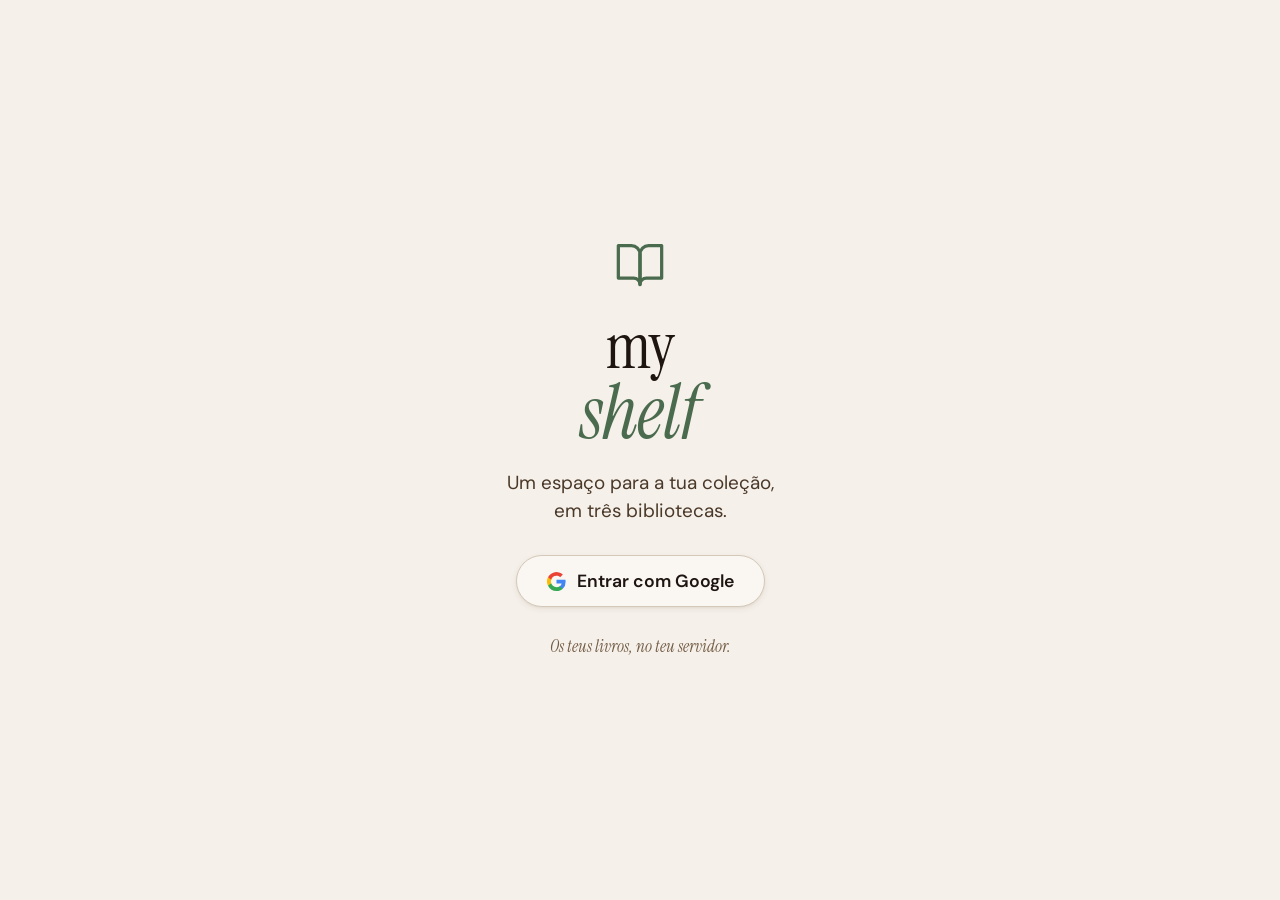
==== self-hosted/frontend/index.html @ 4afe94db "fix: menu no topo a partir de 900 px (zoom do Windows) e títulos da PORBASE sem «?» Mesma correção d" ====
<!doctype html>
<html lang="pt-PT">
<head>
<meta charset="utf-8">
<meta name="viewport" content="width=device-width,initial-scale=1">
<meta name="description" content="A tua biblioteca pessoal: estante, leituras, empréstimos e lista de desejos.">
<meta name="robots" content="noindex, nofollow">
<title>MyShelf</title>
<link rel="manifest" href="/manifest.json">
<link rel="icon" href="/icon.svg" type="image/svg+xml">
<link rel="apple-touch-icon" href="/icon.svg">
<meta name="theme-color" content="#3d5c40">
<link rel="preconnect" href="https://fonts.googleapis.com">
<link rel="preconnect" href="https://fonts.gstatic.com" crossorigin>
<link href="https://fonts.googleapis.com/css2?family=DM+Sans:ital,opsz,wght@0,9..40,400;0,9..40,500;0,9..40,600;0,9..40,700;0,9..40,800&family=Instrument+Serif:ital@0;1&display=swap" rel="stylesheet">
<style>
:root{
  --bg:#f5f0ea;--bg-alt:#ede6db;--bg-deep:#ddd0bf;
  --surface:#faf7f3;--surface2:#f0e9e0;--surface3:#e8ddd2;
  --border:#d4c9b8;--border-light:#e2d9cc;
  --text:#1e1510;--text2:#4a3828;--text3:#7a6250;--text4:#735c45;
  --green:#3d5c40;--green-mid:#4a6b4d;--green-bg:#e4ede4;
  --orange-mid:#a3501f;--orange-bg:#f5e8dc;
  --red-mid:#a84030;--gold:#8a6a20;
  --radius-sm:8px;--radius:14px;--radius-lg:22px;--radius-xl:32px;
  --shadow:0 4px 16px rgba(80,50,20,.08),0 1px 4px rgba(80,50,20,.04);
  --shadow-md:0 8px 32px rgba(80,50,20,.12),0 2px 8px rgba(80,50,20,.06);
  --shadow-lg:0 20px 56px rgba(80,50,20,.18),0 4px 16px rgba(80,50,20,.1);
  --ease:cubic-bezier(0.16,1,0.3,1);--spring:cubic-bezier(0.32,0.72,0,1);
}
/* ── TEMA ESCURO — vira só o chrome (fundo/superfícies/texto); cortiça e capas
   continuam objectos físicos. A persistência é da PocketBase, não localStorage. ── */
:root[data-theme="dark"]{
  --bg:#1b1714;--bg-alt:#221d18;--bg-deep:#2a241e;
  --surface:#232019;--surface2:#2b261f;--surface3:#352d24;
  --border:#403728;--border-light:#352d24;
  --text:#f1ebe2;--text2:#ddd2c4;--text3:#bcae9b;--text4:#a08f7a;
  --green:#84ac86;--green-mid:#4f7254;--green-bg:#243027;
  --orange-mid:#d9854c;--orange-bg:#34241a;
  --red-mid:#dd7060;--gold:#c69b3f;
  --shadow:0 4px 16px rgba(0,0,0,.34),0 1px 4px rgba(0,0,0,.26);
  --shadow-md:0 8px 32px rgba(0,0,0,.42),0 2px 8px rgba(0,0,0,.3);
  --shadow-lg:0 20px 56px rgba(0,0,0,.5),0 4px 16px rgba(0,0,0,.34);
}
/* papéis pregados na cortiça mantêm tinta escura mesmo no tema escuro */
:root[data-theme="dark"] .note,
:root[data-theme="dark"] .loan-card,
:root[data-theme="dark"] .cork-tag{
  --text:#1e1510;--text2:#4a3828;--text3:#7a6250;--text4:#735c45;
  --surface2:#f0e9e0;--surface3:#e8ddd2;--border-light:#e2d9cc;
  --green:#3d5c40;--green-mid:#4a6b4d;--green-bg:#e4ede4;
  --orange-mid:#a3501f;--orange-bg:#f5e8dc;--red-mid:#a84030;--gold:#8a6a20;
}
*,*::before,*::after{box-sizing:border-box;margin:0;padding:0}
html{background:var(--bg);min-height:100%;font-size:18px}
body{
  font-family:'DM Sans',system-ui,sans-serif;
  background:var(--bg);color:var(--text);line-height:1.62;
  width:100%;min-height:100dvh;overflow-x:hidden;
  -webkit-font-smoothing:antialiased;
}

/* ── TOP BAR ── */
.top-bar{
  position:sticky;top:0;z-index:100;
  background:color-mix(in srgb,var(--surface) 92%,transparent);
  border-bottom:1px solid var(--border-light);
  backdrop-filter:blur(20px);-webkit-backdrop-filter:blur(20px);
  box-shadow:var(--shadow);
  padding:0 32px;
  display:flex;align-items:center;gap:20px;
  height:64px;
}
.brand{display:flex;align-items:baseline;gap:0;text-decoration:none;flex-shrink:0}
.brand-o{font-family:'Instrument Serif',serif;font-style:italic;font-size:.95rem;color:var(--text3);margin-right:5px}
.brand-name{font-size:1.1rem;font-weight:800;letter-spacing:-.03em;color:var(--text)}
.brand-name em{color:var(--green-mid);font-style:normal}
.search-wrap{flex:1;max-width:380px;position:relative}
.search-wrap svg{position:absolute;left:12px;top:50%;transform:translateY(-50%);width:16px;height:16px;stroke:var(--text4);fill:none;stroke-width:2;pointer-events:none}
.search-input{
  width:100%;font-family:'DM Sans',sans-serif;font-size:.9rem;
  padding:9px 14px 9px 38px;background:var(--surface2);
  border:1.5px solid transparent;border-radius:var(--radius-lg);color:var(--text);
  min-height:48px;outline:none;transition:border-color .15s;
}
.search-input:focus{border-color:var(--green-mid)}
.top-actions{display:flex;align-items:center;gap:4px;margin-left:auto}
.icon-btn{width:48px;height:48px;border-radius:var(--radius-sm);display:flex;align-items:center;justify-content:center;border:none;background:none;cursor:pointer;color:var(--text3);transition:background .15s,color .15s,transform .1s var(--spring)}
.icon-btn:hover{background:var(--surface2);color:var(--text2)}
.icon-btn:active{transform:scale(.9)}
.icon-btn svg{width:18px;height:18px;stroke:currentColor;fill:none;stroke-width:1.8}
.btn-pill{font-size:.889rem;font-weight:700;padding:7px 14px;border-radius:var(--radius-lg);border:1.5px solid var(--border);color:var(--text3);background:transparent;letter-spacing:.03em;cursor:pointer;transition:border-color .15s,color .15s,transform .1s var(--spring);min-height:44px}
.btn-pill:hover{border-color:var(--green-mid);color:var(--green-mid)}
.btn-pill:active{transform:scale(.96)}

/* ── FILTER BAR ── */
.filter-bar{
  display:flex;align-items:center;gap:8px;padding:10px 32px;
  border-bottom:1px solid var(--border-light);
  background:var(--bg);overflow-x:auto;scrollbar-width:none;
}
.filter-bar::-webkit-scrollbar{display:none}
.fchip{
  flex-shrink:0;padding:6px 16px;border-radius:100px;
  border:1.5px solid var(--border);background:transparent;
  color:var(--text3);font-size:.889rem;font-weight:600;
  font-family:'DM Sans',sans-serif;cursor:pointer;
  transition:all .15s var(--ease);white-space:nowrap;min-height:44px;
}
.fchip:hover:not(.active){background:var(--surface2);color:var(--text)}
.fchip:active{transform:scale(.96)}
.fchip.active{background:var(--green-mid);border-color:var(--green-mid);color:#fff}

/* ── MAIN ── */
.main{padding:12px 0 108px}

/* ── SECTION ANIMATION ── */
@keyframes riseIn{from{opacity:0;transform:translateY(14px)}to{opacity:1;transform:translateY(0)}}

/* (linha de prateleira, bookends e espaçadores removidos — catálogo agora em cortiça) */

/* ── BOTTOM FRAME NAV — moldura de madeira do quadro de cortiça ── */
.bottom-baseboard{
  position:fixed;bottom:0;left:0;right:0;z-index:100;
  height:84px;
  background:linear-gradient(180deg,#6e4a28 0%,#5e3f22 46%,#49301a 100%);
  box-shadow:0 -3px 0 rgba(255,255,255,.10),0 -10px 28px rgba(50,32,12,.34);
  display:flex;align-items:stretch;justify-content:center;
  overflow:hidden;
}
/* wood grain lines */
.bottom-baseboard::before{
  content:'';position:absolute;inset:0;pointer-events:none;
  background:repeating-linear-gradient(
    90deg,transparent,transparent 58px,
    rgba(255,248,235,.05) 58px,rgba(255,248,235,.05) 59px
  );
}
/* top highlight */
.bottom-baseboard::after{
  content:'';position:absolute;top:0;left:0;right:0;height:2px;
  background:rgba(255,245,228,.16);
}
.nav-inner{display:flex;align-items:stretch;width:100%;max-width:640px;height:100%;position:relative;z-index:1}
.nav-btn{
  flex:1;display:flex;flex-direction:column;align-items:center;justify-content:center;gap:4px;
  border:none;background:none;cursor:pointer;
  color:rgba(249,242,228,.74);
  font-family:'DM Sans',sans-serif;font-size:.889rem;font-weight:800;
  letter-spacing:0;text-transform:none;
  position:relative;transition:color .18s;
}
/* Ecrãs muito estreitos (<350px): as 5 etiquetas só cabem a 14px — única exceção ao mínimo de 16px */
@media(max-width:350px){.nav-btn{min-width:0;font-size:.778rem}}
.nav-btn:hover{color:rgba(255,250,240,.96)}
.nav-btn svg{width:22px;height:22px;stroke:currentColor;fill:none;stroke-width:1.7;transition:transform .2s var(--spring)}
.nav-btn:hover svg{transform:translateY(-2px)}
.nav-btn:active svg{transform:translateY(0) scale(.9)}
.nav-btn.active{color:#add2a6}
.nav-btn.active::after{
  content:'';position:absolute;top:0;left:22%;right:22%;height:3px;
  background:#add2a6;border-radius:0 0 3px 3px;
}
.nav-btn.active svg{stroke-width:2.3;transform:translateY(-2px) scale(1.06)}

/* ── (tábua, lombadas e item de prateleira removidos — capas agora em cortiça) ── */
/* Status pip (reutilizado pela capa pregada) */
.pip-lendo{background:var(--orange-mid)}
.pip-lido{background:#6bb56b}
.pip-para{background:rgba(255,255,255,.25)}

/* ── COVER COLORS ── */
.c-navy    {background:linear-gradient(160deg,#1c3358,#2a4e7a)}
.c-sage    {background:linear-gradient(160deg,#364f38,#4e6e52)}
.c-terra   {background:linear-gradient(160deg,#7a3010,#a04a28)}
.c-gold    {background:linear-gradient(160deg,#6a4c10,#8e6820)}
.c-burg    {background:linear-gradient(160deg,#5a1522,#7a2838)}
.c-slate   {background:linear-gradient(160deg,#283848,#3a5060)}
.c-moss    {background:linear-gradient(160deg,#2e4a22,#446234)}
.c-rust    {background:linear-gradient(160deg,#6e2810,#924020)}
.c-plum    {background:linear-gradient(160deg,#401650,#5e2870)}
.c-olive   {background:linear-gradient(160deg,#3e4412,#5a6020)}
.c-teal    {background:linear-gradient(160deg,#143e46,#226070)}
.c-brown   {background:linear-gradient(160deg,#4a2e10,#6e4428)}
.c-indigo  {background:linear-gradient(160deg,#1e204a,#2e3470)}
.c-rose    {background:linear-gradient(160deg,#5e1828,#842840)}
.c-forest  {background:linear-gradient(160deg,#1a3a1a,#2e5230)}
.c-wine    {background:linear-gradient(160deg,#4a0e1c,#6e1e30)}
.c-steel   {background:linear-gradient(160deg,#1e2a36,#2e3e50)}

/* ── MODAL BACKDROP ── */
.modal-backdrop{
  position:fixed;inset:0;z-index:200;
  background:rgba(20,14,10,.6);
  opacity:0;pointer-events:none;
  transition:opacity .3s var(--ease);
  backdrop-filter:blur(3px);-webkit-backdrop-filter:blur(3px);
}
.modal-backdrop.open{opacity:1;pointer-events:all}

/* ── BOOK MODAL ── */
.book-modal{
  position:fixed;
  top:50%;left:50%;
  transform:translate(-50%,-50%) scale(.96);
  z-index:201;
  background:var(--surface);
  border-radius:var(--radius-xl);
  box-shadow:var(--shadow-lg),0 0 0 1px rgba(80,50,20,.06);
  width:min(600px,calc(100vw - 32px));
  max-height:min(640px,calc(100vh - 48px));
  display:flex;flex-direction:column;
  opacity:0;pointer-events:none;
  transition:transform .38s var(--spring),opacity .28s var(--ease);
  overflow:hidden;
}
.book-modal.open{
  transform:translate(-50%,-50%) scale(1);
  opacity:1;pointer-events:all;
}
.modal-scroll{overflow-y:auto;flex:1;padding:28px;scrollbar-width:thin;scrollbar-color:var(--border) transparent}

/* ── SCANNER POR CÂMARA ── */
.cam-scan{position:fixed;inset:0;z-index:220;background:#0a0a0a;
  opacity:0;pointer-events:none;transition:opacity .2s var(--ease);
  display:flex;flex-direction:column;align-items:center;justify-content:center}
.cam-scan.open{opacity:1;pointer-events:all}
.cam-scan video{width:100%;height:100%;object-fit:cover}
.cam-scan-frame{position:absolute;top:50%;left:50%;transform:translate(-50%,-50%);
  width:min(320px,80vw);height:120px;border:3px solid var(--green-mid);border-radius:12px;
  box-shadow:0 0 0 2000px rgba(0,0,0,.45)}
.cam-scan-status{position:absolute;bottom:max(24px,env(safe-area-inset-bottom));left:0;right:0;
  text-align:center;color:#fdf8ec;font-family:'DM Sans',sans-serif;font-size:.92rem;
  text-shadow:0 1px 3px rgba(0,0,0,.6);padding:0 20px}
.cam-scan-close{position:absolute;top:max(16px,env(safe-area-inset-top));right:16px;
  width:44px;height:44px;border-radius:50%;border:none;background:rgba(0,0,0,.5);
  color:#fff;font-size:1.3rem;cursor:pointer;display:flex;align-items:center;justify-content:center}

/* Modal close */
.modal-close-btn{
  position:absolute;top:16px;right:16px;
  width:44px;height:44px;border-radius:50%;
  background:var(--surface3);border:1px solid var(--border-light);
  display:flex;align-items:center;justify-content:center;
  font-size:.9rem;color:var(--text3);cursor:pointer;
  transition:all .15s;z-index:2;
  box-shadow:var(--shadow);
}
.modal-close-btn:hover{background:var(--surface2);color:var(--text)}
.modal-close-btn:active{transform:scale(.92)}

/* Modal hero */
.modal-hero{display:flex;gap:20px;margin-bottom:22px;align-items:flex-start}
.modal-cover{
  flex-shrink:0;width:108px;height:162px;
  border-radius:3px 8px 8px 3px;overflow:hidden;
  box-shadow:3px 6px 22px rgba(80,50,20,.28),1px 2px 6px rgba(80,50,20,.18),inset -3px 0 6px rgba(0,0,0,.12);
  position:relative;
}
.modal-cover::before{content:'';position:absolute;left:0;top:0;bottom:0;width:5px;background:rgba(0,0,0,.18)}
/* Cover front-face in modal */
.cover-front{
  width:100%;height:100%;
  display:flex;flex-direction:column;
}
.cf-art{flex:0 0 58%;display:flex;align-items:center;justify-content:center;position:relative}
.cf-art::after{content:'';position:absolute;inset:0;background:linear-gradient(135deg,rgba(255,255,255,.1) 0%,transparent 60%)}
.cf-initial{font-family:'Instrument Serif',serif;font-style:italic;font-size:3.5rem;font-weight:400;color:rgba(255,255,255,.3);line-height:1;user-select:none}
.cf-body{flex:1;background:rgba(0,0,0,.22);display:flex;flex-direction:column;justify-content:center;padding:8px 7px;gap:3px}
.cf-title{font-size:.889rem;font-weight:700;color:rgba(255,255,255,.9);line-height:1.2;text-align:center;display:-webkit-box;-webkit-line-clamp:4;-webkit-box-orient:vertical;overflow:hidden}
.cf-author{font-size:.889rem;color:rgba(255,255,255,.6);text-align:center;white-space:nowrap;overflow:hidden;text-overflow:ellipsis;margin-top:2px}

.modal-meta{flex:1;min-width:0;padding-top:2px}
.modal-badge{display:inline-flex;align-items:center;font-size:.889rem;font-weight:800;letter-spacing:0;text-transform:none;padding:3px 10px;border-radius:var(--radius-lg);margin-bottom:10px}
.mb-lendo{background:var(--orange-bg);color:var(--orange-mid);border:1px solid rgba(184,94,40,.2)}
.mb-lido{background:var(--green-bg);color:var(--green-mid);border:1px solid rgba(74,107,77,.2)}
.mb-para{background:var(--surface3);color:var(--text3);border:1px solid var(--border-light)}
.modal-title{font-family:'Instrument Serif',serif;font-size:1.35rem;font-weight:400;font-style:italic;letter-spacing:-.01em;line-height:1.2;color:var(--text);margin-bottom:5px;text-wrap:balance}
.modal-author{font-size:.95rem;color:var(--text3);font-weight:500;margin-bottom:12px}
.modal-stars{display:flex;gap:3px;margin-bottom:10px}
.modal-stars span{font-size:1.1rem;color:var(--border);transition:color .1s}
.modal-stars span.filled{color:var(--gold)}
.modal-pages{font-size:.889rem;color:var(--text4);font-family:ui-monospace,monospace;letter-spacing:.02em}

/* Sinopse */
.modal-sinopse{font-size:1rem;color:var(--text2);line-height:1.66;margin-bottom:18px;text-wrap:pretty}

/* Editora / ISBN / meta grid */
.modal-meta-grid{display:grid;grid-template-columns:1fr 1fr;gap:8px 20px;margin-bottom:18px;padding:14px 16px;background:var(--surface2);border-radius:var(--radius);border:1px solid var(--border-light)}
.meta-item-label{font-size:.889rem;font-weight:800;text-transform:none;letter-spacing:0;color:var(--text4);margin-bottom:2px}
.meta-item-value{font-size:.889rem;font-weight:600;color:var(--text2)}
.meta-item-mono{font-family:ui-monospace,monospace;font-size:.889rem;font-weight:400;color:var(--text3)}

/* Goodreads block */
.gr-block{margin-bottom:18px;padding:14px 16px;background:var(--surface2);border-radius:var(--radius);border:1px solid var(--border-light)}
.gr-header{display:flex;align-items:center;justify-content:space-between;margin-bottom:11px}
.gr-title{font-size:.889rem;font-weight:800;text-transform:none;letter-spacing:0;color:var(--text4)}
.gr-avg{display:flex;align-items:baseline;gap:5px}
.gr-avg-num{font-size:1.05rem;font-weight:800;color:var(--text);letter-spacing:-.02em}
.gr-avg-sub{font-size:.889rem;color:var(--text4)}
.gr-row{display:flex;align-items:center;gap:8px;margin:3px 0}
.gr-star-lbl{font-size:.889rem;color:var(--gold);width:54px;flex-shrink:0;letter-spacing:.01em}
.gr-bar-track{flex:1;height:7px;background:var(--surface3);border-radius:4px;overflow:hidden}
.gr-bar-fill{height:100%;background:var(--gold);border-radius:4px;transition:width .6s var(--spring)}
.gr-bar-pct{font-size:.889rem;color:var(--text4);width:30px;text-align:right;flex-shrink:0;font-family:ui-monospace,monospace}

/* Progress */
.modal-progress{margin-bottom:18px;padding:14px 16px;background:var(--orange-bg);border-radius:var(--radius);border:1px solid rgba(184,94,40,.15)}
.progress-label{display:flex;justify-content:space-between;font-size:.889rem;font-weight:700;color:var(--orange-mid);margin-bottom:9px;letter-spacing:.02em}
.progress-track{height:7px;background:rgba(184,94,40,.15);border-radius:4px;overflow:hidden}
.progress-bar{height:100%;background:var(--orange-mid);border-radius:4px;transition:width .6s var(--spring)}

/* Notes */
.modal-section-label{font-size:.889rem;font-weight:800;letter-spacing:0;text-transform:none;color:var(--text4);margin-bottom:6px}
.modal-notes{font-size:1rem;color:var(--text2);line-height:1.66;font-style:italic;margin-bottom:16px;text-wrap:pretty}

/* Date added */
.modal-date{font-size:.889rem;color:var(--text4);padding:12px 0;border-top:1px solid var(--border-light);margin-top:4px;margin-bottom:18px;font-family:ui-monospace,monospace}

/* 3 action buttons */
.modal-actions{display:flex;gap:8px;flex-wrap:wrap}
.btn-edit{flex:1.5;min-width:100px;font-family:'DM Sans',sans-serif;font-size:.889rem;font-weight:700;padding:13px 16px;border-radius:var(--radius-lg);background:var(--green-mid);color:#fff;border:none;cursor:pointer;min-height:48px;transition:background .15s,transform .1s var(--spring)}
.btn-edit:hover{background:var(--green)}
.btn-edit:active{transform:scale(0.97) translateY(1px)}
.btn-lend{flex:1.5;min-width:100px;font-family:'DM Sans',sans-serif;font-size:.889rem;font-weight:700;padding:13px 16px;border-radius:var(--radius-lg);background:var(--surface2);color:var(--text2);border:1.5px solid var(--border);cursor:pointer;min-height:48px;transition:background .15s,transform .1s var(--spring)}
.btn-lend:hover{background:var(--surface3)}
.btn-lend:active{transform:scale(0.97) translateY(1px)}
.btn-delete{flex:1;min-width:80px;font-family:'DM Sans',sans-serif;font-size:.889rem;font-weight:700;padding:13px 14px;border-radius:var(--radius-lg);background:transparent;color:var(--red-mid);border:1.5px solid rgba(168,64,48,.28);cursor:pointer;min-height:48px;transition:all .15s,transform .1s var(--spring)}
.btn-delete:hover{background:rgba(168,64,48,.07);border-color:var(--red-mid)}
.btn-delete:active{transform:scale(0.97) translateY(1px)}

/* ===== APP VIEWS (Stats / Adicionar / Coleções / Wishlist) ===== */
.view{max-width:1100px;margin:0 auto;padding:30px 32px 48px;animation:riseIn .5s var(--ease) both}
.view-head{margin-bottom:26px}
.view-kicker{font-size:.889rem;font-weight:800;letter-spacing:0;text-transform:none;color:var(--text4)}
.view-title{font-family:'Instrument Serif',serif;font-style:italic;font-size:2.1rem;font-weight:400;letter-spacing:-.02em;color:var(--text);line-height:1.04;margin-top:5px;text-wrap:balance}
.view-sub{font-size:.94rem;color:var(--text3);margin-top:8px;max-width:60ch;line-height:1.55}

/* Stats */
.st-hero{display:flex;flex-wrap:wrap;gap:16px;margin-bottom:22px}
.st-card{flex:1;min-width:148px;background:var(--surface);border:1px solid var(--border-light);border-radius:var(--radius);padding:18px 20px;box-shadow:var(--shadow)}
.st-num{font-size:2.1rem;font-weight:800;letter-spacing:-.03em;color:var(--text);font-variant-numeric:tabular-nums;line-height:1}
.st-num .u{font-size:.9rem;font-weight:600;color:var(--text4);margin-left:3px}
.st-cap{font-size:.889rem;font-weight:700;letter-spacing:0;text-transform:none;color:var(--text4);margin-top:9px}
.panel{background:var(--surface);border:1px solid var(--border-light);border-radius:var(--radius-lg);padding:22px 24px;box-shadow:var(--shadow);margin-bottom:18px}
.panel-title{font-size:.889rem;font-weight:800;letter-spacing:0;text-transform:none;color:var(--text4);margin-bottom:16px}
.bar-row{display:flex;align-items:center;gap:14px;margin:11px 0}
.bar-lbl{width:84px;flex-shrink:0;font-size:.889rem;font-weight:600;color:var(--text2)}
.bar-track{flex:1;height:14px;background:var(--surface3);border-radius:8px;overflow:hidden}
.bar-fill{height:100%;border-radius:8px;transition:width .7s var(--spring)}
.bar-lido{background:var(--green-mid)}.bar-lendo{background:var(--orange-mid)}.bar-para{background:var(--text4)}
.bar-val{width:30px;text-align:right;font-size:.889rem;font-weight:700;color:var(--text3);font-variant-numeric:tabular-nums}
.two-col{display:grid;grid-template-columns:1fr 1fr;gap:18px}
@media(max-width:720px){.two-col{grid-template-columns:1fr}}
.author-row{display:flex;align-items:center;justify-content:space-between;padding:9px 0;border-bottom:1px solid var(--border-light)}
.author-row:last-child{border-bottom:none}
.author-name{font-size:.9rem;font-weight:600;color:var(--text2)}
.author-count{font-size:.889rem;color:var(--text4);font-variant-numeric:tabular-nums}
.rt-row{display:flex;align-items:center;gap:12px;margin:7px 0}
.rt-star{width:58px;font-size:.889rem;color:var(--gold);flex-shrink:0;letter-spacing:.02em}
.rt-track{flex:1;height:9px;background:var(--surface3);border-radius:5px;overflow:hidden}
.rt-fill{height:100%;background:var(--gold);border-radius:5px;transition:width .7s var(--spring)}
.rt-n{width:22px;text-align:right;font-size:.889rem;color:var(--text4);font-variant-numeric:tabular-nums}

/* Adicionar */
.add-grid{display:flex;gap:24px;align-items:flex-start}
@media(max-width:600px){.add-grid{flex-direction:column}}
.form-wrap{flex:1;min-width:0;max-width:560px}
.field{margin-bottom:18px}
.field label{display:block;font-size:.889rem;font-weight:700;letter-spacing:0;text-transform:none;color:var(--text3);margin-bottom:7px}
.field input,.field select,.field textarea{width:100%;font-family:'DM Sans',sans-serif;font-size:1rem;color:var(--text);padding:13px 15px;background:var(--surface);border:1.5px solid var(--border);border-radius:var(--radius);outline:none;min-height:50px;transition:border-color .15s,box-shadow .15s}
.field textarea{min-height:auto;resize:vertical;line-height:1.5}
.field input:focus,.field select:focus,.field textarea:focus{border-color:var(--green-mid);box-shadow:0 0 0 3px var(--green-bg)}
.field-isbn{display:flex;gap:10px}
.field-isbn input{flex:1}
.scan-btn{flex-shrink:0;display:inline-flex;align-items:center;gap:8px;padding:0 18px;min-height:50px;border-radius:var(--radius);border:1.5px solid var(--green-mid);background:var(--green-bg);color:var(--green);font-family:'DM Sans',sans-serif;font-weight:700;font-size:.889rem;cursor:pointer;transition:all .15s}
.scan-btn:hover{background:var(--green-mid);color:#fff}
.scan-btn:active{transform:scale(.97)}
.scan-btn svg{width:18px;height:18px;stroke:currentColor;fill:none;stroke-width:1.8}
.chip-row{display:flex;gap:8px;flex-wrap:wrap}
.opt-chip{padding:10px 18px;min-height:48px;display:inline-flex;align-items:center;border-radius:100px;border:1.5px solid var(--border);background:var(--surface);color:var(--text3);font-family:'DM Sans',sans-serif;font-weight:600;font-size:.889rem;cursor:pointer;transition:all .15s}
.opt-chip[aria-pressed="true"]{background:var(--green-mid);border-color:var(--green-mid);color:#fff}
.opt-chip:active{transform:scale(.97)}
.form-actions{display:flex;gap:10px;margin-top:6px}
.form-cover{flex-shrink:0;width:104px;height:152px;border-radius:3px 7px 7px 3px;background:var(--surface2);border:1.5px dashed var(--border);display:flex;align-items:center;justify-content:center;text-align:center;color:var(--text4);font-size:.889rem;line-height:1.4;padding:10px}

/* Coleções */
.col-grid{display:grid;grid-template-columns:repeat(auto-fill,minmax(238px,1fr));gap:18px}
.col-card{background:var(--surface);border:1px solid var(--border-light);border-radius:var(--radius-lg);padding:18px;box-shadow:var(--shadow);cursor:pointer;transition:transform .2s var(--spring),box-shadow .2s}
.col-card:hover{transform:translateY(-4px);box-shadow:var(--shadow-md)}
.col-card:focus-visible{outline:2px solid var(--green-mid);outline-offset:2px}
.col-spines{display:flex;align-items:flex-end;gap:3px;height:74px;margin-bottom:15px;padding-bottom:4px;border-bottom:4px solid #cbb89f}
.col-spine{width:13px;border-radius:1px 2px 0 0;box-shadow:inset -2px 0 3px rgba(0,0,0,.18)}
.col-name{font-family:'Instrument Serif',serif;font-style:italic;font-size:1.25rem;color:var(--text);line-height:1.1}
.col-desc{font-size:.889rem;color:var(--text3);margin-top:3px}
.col-count{font-size:.889rem;font-weight:700;letter-spacing:0;text-transform:none;color:var(--text4);margin-top:10px}
.col-new{border:1.5px dashed var(--border);background:transparent;box-shadow:none;display:flex;flex-direction:column;align-items:center;justify-content:center;gap:10px;color:var(--text3);min-height:182px}
.col-new:hover{background:var(--surface2);transform:translateY(-2px)}
.col-new svg{width:26px;height:26px;stroke:currentColor;fill:none;stroke-width:1.7}

/* Wishlist */
.wish-list{display:flex;flex-direction:column;gap:10px;max-width:780px}
.wish-row{display:flex;align-items:center;gap:16px;background:var(--surface);border:1px solid var(--border-light);border-radius:var(--radius);padding:14px 16px;box-shadow:var(--shadow);transition:transform .15s var(--ease)}
.wish-row:hover{transform:translateX(3px)}
.wish-cover{flex-shrink:0;width:40px;height:58px;border-radius:2px 4px 4px 2px;display:flex;align-items:center;justify-content:center;color:rgba(255,255,255,.9);font-family:'Instrument Serif',serif;font-style:italic;font-size:1.3rem;box-shadow:inset -2px 0 4px rgba(0,0,0,.2)}
.wish-info{flex:1;min-width:0}
.wish-title{font-size:.98rem;font-weight:700;color:var(--text);line-height:1.2}
.wish-author{font-size:.889rem;color:var(--text3);margin-top:1px}
.wish-meta{display:flex;align-items:center;gap:14px;flex-shrink:0}
.wish-store{font-size:.889rem;color:var(--text4)}
.wish-price{font-size:.94rem;font-weight:700;color:var(--text);font-variant-numeric:tabular-nums}
.prio{font-size:.889rem;font-weight:800;letter-spacing:0;text-transform:none;padding:4px 9px;border-radius:100px}
.prio-alta{background:var(--orange-bg);color:var(--orange-mid)}
.prio-média{background:var(--green-bg);color:var(--green-mid)}
.prio-baixa{background:var(--surface3);color:var(--text4)}
.wish-buy{flex-shrink:0;padding:0 18px;min-height:48px;border-radius:100px;border:1.5px solid var(--green-mid);background:transparent;color:var(--green);font-family:'DM Sans',sans-serif;font-weight:700;font-size:.889rem;cursor:pointer;text-decoration:none;display:inline-flex;align-items:center;transition:all .15s}
.wish-buy:hover{background:var(--green-mid);color:#fff}
.wish-buy:active{transform:scale(.97)}
@media(max-width:560px){.wish-meta{gap:8px}.wish-store{display:none}}

/* ===== Filter context line + active shelf ===== */

.shelf-context strong{font-family:'Instrument Serif',serif;font-style:italic;font-weight:400;font-size:1.25rem;color:var(--green);letter-spacing:-.01em}
.cork-section.is-active .cork-tag-name{color:var(--green)}

/* ===== CORKBOARD (Stats / Coleções / Wishlist) ===== */
.board-view{max-width:1160px;margin:0 auto;padding:26px 28px 48px;animation:riseIn .5s var(--ease) both}
.board-head{margin-bottom:20px}
.board-kicker{font-size:.889rem;font-weight:800;letter-spacing:0;text-transform:none;color:var(--text3)}
.board-title{font-family:'Instrument Serif',serif;font-style:italic;font-size:2.1rem;font-weight:400;letter-spacing:-.02em;color:var(--text);line-height:1.04;margin-top:5px;text-wrap:balance}
.board-sub{font-size:.92rem;color:var(--text3);margin-top:7px;max-width:60ch}
.board{
  position:relative;border:13px solid #5e3f22;border-radius:10px;
  padding:36px 32px 42px;
  background-color:#c6a05f;
  background-image:
    radial-gradient(rgba(105,68,30,.22) 1px,transparent 1.7px),
    radial-gradient(rgba(150,112,62,.20) 1px,transparent 1.7px);
  background-size:7px 7px,11px 11px;background-position:0 0,3px 4px;
  box-shadow:inset 0 0 70px rgba(85,52,18,.30),0 18px 40px rgba(60,40,15,.28);
}
.board::after{content:'';position:absolute;inset:0;border-radius:3px;pointer-events:none;box-shadow:inset 0 0 0 2px rgba(255,255,255,.05),inset 0 2px 12px rgba(0,0,0,.16)}
.pin-board{display:flex;flex-wrap:wrap;gap:34px 28px;align-items:flex-start;position:relative;z-index:1}
.note{
  position:relative;background:#fdf8ec;color:var(--text);
  padding:18px 20px 18px;border-radius:2px;
  box-shadow:0 13px 26px rgba(55,35,12,.30),0 3px 6px rgba(55,35,12,.20);
  transition:transform .2s var(--spring),box-shadow .2s;
}
.note:nth-child(4n){transform:rotate(-1.5deg)}
.note:nth-child(4n+1){transform:rotate(1.1deg)}
.note:nth-child(4n+2){transform:rotate(-.6deg)}
.note:nth-child(4n+3){transform:rotate(.8deg)}
.note:hover{transform:translateY(-3px) rotate(0deg);box-shadow:0 20px 34px rgba(55,35,12,.36);z-index:2}
.note::before{
  content:'';position:absolute;top:-11px;left:50%;transform:translateX(-50%);
  width:19px;height:19px;border-radius:50%;z-index:3;
  background:radial-gradient(circle at 35% 28%,#ffb0a4,#c0392b 58%,#7e2014);
  box-shadow:0 4px 6px rgba(0,0,0,.4),inset 0 -2px 3px rgba(0,0,0,.35),inset 0 2px 2px rgba(255,255,255,.45);
}
.note:nth-child(3n)::before{background:radial-gradient(circle at 35% 28%,#9fd0a0,#3d7c47 58%,#235030)}
.note:nth-child(3n+1)::before{background:radial-gradient(circle at 35% 28%,#9cc0e8,#2f6fb0 58%,#1c477e)}
.note:nth-child(3n+2)::before{background:radial-gradient(circle at 35% 28%,#f0d585,#b9881f 58%,#86610f)}
.note-k{font-size:.889rem;font-weight:800;letter-spacing:0;text-transform:none;color:var(--text4);margin-bottom:10px}
.note-title{font-family:'Instrument Serif',serif;font-style:italic;font-size:1.3rem;color:var(--text);margin-bottom:12px;line-height:1.08}
.share-desc{font-size:.889rem;color:var(--text3);line-height:1.5;margin-bottom:12px}
.share-link-row{display:flex;gap:8px;margin-bottom:10px}
.share-link-row input{flex:1;min-width:0;font-family:ui-monospace,monospace;font-size:.889rem;color:var(--text2);
  padding:9px 10px;background:var(--surface);border:1.5px solid var(--border);border-radius:var(--radius-sm)}
.share-link-row button,.share-revoke,#share-note>button{min-height:38px;padding:0 14px;border-radius:100px;
  border:1.5px solid var(--green-mid);background:transparent;color:var(--green);font-family:'DM Sans',sans-serif;
  font-weight:700;font-size:.889rem;cursor:pointer}
.share-link-row button:hover,#share-note>button:hover{background:var(--green-mid);color:#fff}
.share-revoke{border-color:var(--red-mid);color:var(--red-mid)}
.share-revoke:hover{background:var(--red-mid);color:#fff}
.note-metrics{display:grid;grid-template-columns:1fr 1fr;gap:16px 22px}
.nm-num{font-size:1.7rem;font-weight:800;letter-spacing:-.03em;font-variant-numeric:tabular-nums;line-height:1;color:var(--text)}
.nm-num span{font-size:.889rem;font-weight:600;color:var(--text4)}
.nm-cap{font-size:.889rem;font-weight:700;letter-spacing:0;text-transform:none;color:var(--text4);margin-top:5px}

.note-new:hover{background:#fdf8ec}

.note-wish{display:flex;flex-direction:column}
.note-wish .prio{align-self:flex-start;margin-bottom:4px}
.note-wish .wish-cover{width:46px;height:64px;font-size:1.5rem}
.note-wish .wish-title{margin-top:2px}
.wish-foot{display:flex;justify-content:space-between;align-items:baseline;margin-top:10px}
.note-wish .wish-buy{width:100%;justify-content:center;margin-top:13px}

/* ===== SCANNER (Adicionar) ===== */
.scan-view{max-width:680px;margin:0 auto;padding:30px 28px 48px;animation:riseIn .5s var(--ease) both}
.scan-card{background:var(--surface);border:1px solid var(--border-light);border-radius:var(--radius-lg);box-shadow:var(--shadow);margin-bottom:14px;overflow:hidden}
.scan-card-head{display:flex;align-items:center;gap:11px;padding:16px 18px;font-weight:700;font-size:.96rem;color:var(--text)}
.scan-card-head svg{width:20px;height:20px;stroke:var(--green-mid);fill:none;stroke-width:1.8;flex-shrink:0}
.scan-card-head .sub{font-size:.889rem;font-weight:600;color:var(--text4);margin-left:auto;letter-spacing:.02em}
.scan-card-body{padding:2px 18px 18px}
.scan-zone{border:2px dashed var(--green-mid);border-radius:var(--radius);background:var(--green-bg);padding:28px 20px;text-align:center}
.scan-barcode{display:inline-flex;gap:2px;align-items:flex-end;margin-bottom:13px;height:38px}
.scan-barcode i{display:block;width:3px;height:38px;background:var(--green);border-radius:1px}
.scan-barcode i:nth-child(2n){height:28px}.scan-barcode i:nth-child(3n){height:34px}.scan-barcode i:nth-child(5n){height:22px}
.scan-status{font-weight:700;font-size:.94rem;color:var(--green)}
.scan-hint{font-size:.889rem;color:var(--text3);margin-top:4px}
.scan-connect{display:inline-flex;align-items:center;min-height:48px;padding:0 24px;border-radius:var(--radius);border:none;background:var(--green-mid);color:#fff;font-family:'DM Sans',sans-serif;font-weight:700;font-size:.9rem;cursor:pointer;transition:all .15s}
.scan-connect:hover{background:var(--green)}
.scan-connect:active{transform:scale(.97)}
.scan-connect.on{background:var(--surface3);color:var(--text2)}
.seg{display:flex;gap:4px;margin-bottom:15px;background:var(--surface2);padding:4px;border-radius:100px;width:fit-content;max-width:100%;flex-wrap:wrap}
.seg button{white-space:nowrap}
.seg button{border:none;background:transparent;padding:0 18px;min-height:48px;border-radius:100px;font-family:'DM Sans',sans-serif;font-weight:600;font-size:.889rem;color:var(--text3);cursor:pointer;transition:background .15s,color .15s,transform .1s var(--spring)}
.seg button:active{transform:scale(.97)}
.seg button[aria-selected="true"]{background:var(--surface);color:var(--text);box-shadow:var(--shadow)}
.scan-label{display:block;font-size:.889rem;font-weight:700;letter-spacing:0;text-transform:none;color:var(--text3);margin-bottom:7px}
.search-row{display:flex;gap:10px}
.search-row input{flex:1;font-family:'DM Sans',sans-serif;font-size:1rem;color:var(--text);padding:13px 15px;background:var(--surface);border:1.5px solid var(--border);border-radius:var(--radius);outline:none;min-height:50px;transition:border-color .15s,box-shadow .15s}
.search-row input:focus{border-color:var(--green-mid);box-shadow:0 0 0 3px var(--green-bg)}
/* ── Estados da pesquisa de ISBN (loading / erro / encontrado) ── */
.isbn-status{margin-top:12px;font-size:.889rem;line-height:1.5}
.isbn-status:empty{display:none}
.isbn-status.is-error{color:var(--red-mid);font-weight:600}
.isbn-status.is-loading{color:var(--text3)}
.isbn-spin{display:inline-block;width:14px;height:14px;border-radius:50%;border:2px solid var(--green-bg);border-top-color:var(--green-mid);animation:isbnspin .7s linear infinite;vertical-align:-2px;margin-right:7px}
@keyframes isbnspin{to{transform:rotate(360deg)}}
.isbn-found{display:flex;align-items:center;gap:12px;background:var(--surface2);border:1px solid var(--border-light);border-radius:var(--radius);padding:12px 14px}
.isbn-cover{flex-shrink:0;width:40px;height:58px;border-radius:2px 4px 4px 2px;background:var(--surface3);display:flex;align-items:center;justify-content:center;color:var(--text4);font-family:'Instrument Serif',serif;font-style:italic;font-size:1.2rem}
.isbn-found-body{flex:1;min-width:0}
.isbn-found-title{font-weight:700;color:var(--text);font-size:.92rem}
.isbn-found-meta{font-size:.889rem;color:var(--text3);font-family:ui-monospace,monospace;margin-top:2px;white-space:nowrap;overflow:hidden;text-overflow:ellipsis}
.isbn-add{flex-shrink:0;min-height:44px;padding:0 16px;border-radius:100px;border:1.5px solid var(--green-mid);background:var(--green-mid);color:#fff;font-family:'DM Sans',sans-serif;font-weight:700;font-size:.889rem;cursor:pointer;transition:background .15s,transform .1s var(--spring)}
.isbn-add:hover{background:var(--green)}
.isbn-add:active{transform:scale(.97)}
.isbn-status.is-done{color:var(--green-mid);font-weight:700}

/* (estante multi-fila removida — catálogo agora usa .board.cork-wall) */

/* ===== Collection note controls (delete / create) ===== */
.note-del{position:absolute;top:6px;right:6px;width:44px;height:44px;border-radius:50%;border:none;background:rgba(120,80,30,.08);color:var(--text4);font-size:1.15rem;line-height:1;cursor:pointer;display:flex;align-items:center;justify-content:center;transition:background .15s,color .15s,transform .1s var(--spring);z-index:4}
.note-del:hover{background:var(--red-mid);color:#fff}
.note-del:active{transform:scale(.92)}
.col-empty{font-size:.889rem;color:var(--text4);font-style:italic;height:74px;display:flex;align-items:flex-end}
.note-new{border:2px dashed #b07c45;background:rgba(253,248,236,.55);box-shadow:none;display:flex;flex-direction:column;justify-content:center;color:#6e4a26;min-height:150px;cursor:pointer;align-items:stretch;text-align:center;gap:12px}
.note-new svg{width:26px;height:26px;stroke:currentColor;fill:none;stroke-width:1.7;align-self:center}
.new-col-input{width:100%;font-family:'DM Sans',sans-serif;font-size:.94rem;color:var(--text);padding:12px 13px;background:#fff;border:1.5px solid var(--border);border-radius:var(--radius-sm);outline:none;min-height:48px;transition:border-color .15s}
.new-col-input:focus{border-color:var(--green-mid)}
.new-col-btn{min-height:48px;padding:0 20px;border:none;border-radius:var(--radius);background:var(--green-mid);color:#fff;font-family:'DM Sans',sans-serif;font-weight:700;font-size:.889rem;cursor:pointer;transition:all .15s}
.new-col-btn:hover{background:var(--green)}
.new-col-btn:active{transform:scale(.97)}

/* Wishlist status */
.wish-done{width:100%;text-align:center;margin-top:13px;font-size:.889rem;font-weight:700;color:var(--green-mid)}
.board-empty{color:#fdf8ec;font-style:italic;font-size:.96rem;padding:18px 6px;text-shadow:0 1px 2px rgba(0,0,0,.35)}

/* ===== EMPRESTADOS — cartão de empréstimo (estilo locadora/biblioteca) ===== */
.loan-grid{display:grid;grid-template-columns:repeat(auto-fill,minmax(min(330px,100%),1fr));gap:20px}
.loan-grid>.loan-card{min-width:0}
.loan-card{position:relative;display:flex;gap:16px;background:linear-gradient(160deg,#f4eada,#e8d9bc);border:1px solid #d8c39a;border-radius:8px;padding:18px 18px 18px 22px;box-shadow:0 13px 26px rgba(55,35,12,.30),0 3px 6px rgba(55,35,12,.20);overflow:visible;transform:rotate(-.6deg);transition:transform .2s var(--spring),box-shadow .2s}
.loan-card:nth-child(even){transform:rotate(.7deg)}
.loan-card:hover{transform:translateY(-3px) rotate(0deg);box-shadow:0 20px 34px rgba(55,35,12,.38);z-index:2}
.loan-card::before{content:'';position:absolute;left:0;top:0;bottom:0;width:9px;background:repeating-linear-gradient(to bottom,transparent 0 9px,rgba(120,80,30,.22) 9px 11px)}
/* pushpin dourado — pregado no quadro de cortiça, a condizer com o carimbo */
.loan-card::after{content:'';position:absolute;top:-10px;left:50%;transform:translateX(-50%);width:18px;height:18px;border-radius:50%;z-index:3;background:radial-gradient(circle at 35% 28%,#f0d585,#b9881f 58%,#86610f);box-shadow:0 4px 6px rgba(0,0,0,.4),inset 0 -2px 3px rgba(0,0,0,.35),inset 0 2px 2px rgba(255,255,255,.45)}
.loan-cover{flex-shrink:0;width:58px;height:86px;border-radius:2px 4px 4px 2px;display:flex;align-items:center;justify-content:center;color:rgba(255,255,255,.92);font-family:'Instrument Serif',serif;font-style:italic;font-size:1.7rem;box-shadow:inset -2px 0 4px rgba(0,0,0,.25),2px 3px 8px rgba(60,40,15,.3)}
.loan-body{flex:1;min-width:0}
.loan-strip{font-size:.889rem;font-weight:800;letter-spacing:0;text-transform:none;color:var(--text4);margin-bottom:4px}
.loan-title{font-family:'Instrument Serif',serif;font-style:italic;font-size:1.28rem;color:var(--text);line-height:1.08;padding-right:70px}
.loan-author{font-size:.889rem;color:var(--text3);margin-bottom:11px}
.loan-meta{display:flex;flex-wrap:wrap;gap:8px 20px;font-size:.889rem;color:var(--text2);font-weight:600}
.loan-meta b{display:block;font-size:.889rem;font-weight:800;letter-spacing:0;text-transform:none;color:var(--text4);margin-bottom:2px}
.loan-stamp{position:absolute;top:15px;right:14px;transform:rotate(-9deg);border:2.5px solid var(--orange-mid);color:var(--orange-mid);border-radius:6px;padding:4px 9px;font-family:ui-monospace,monospace;font-weight:800;font-size:.889rem;letter-spacing:.04em;text-align:center;opacity:.9;line-height:1.1}
.loan-stamp small{display:block;font-size:.889rem;letter-spacing:.1em;opacity:.85}
.loan-stamp.late{color:var(--red-mid);border-color:var(--red-mid)}
.loan-stamp.back{color:var(--green-mid);border-color:var(--green-mid);transform:rotate(7deg);font-size:.889rem}
.loan-foot{display:flex;flex-wrap:wrap;align-items:center;gap:10px;margin-top:13px}
.loan-pill{font-size:.889rem;font-weight:800;letter-spacing:0;text-transform:none;padding:4px 10px;border-radius:100px}
.pill-on{background:var(--green-bg);color:var(--green-mid)}
.pill-late{background:var(--orange-bg);color:var(--red-mid)}
.pill-back{background:var(--surface3);color:var(--text3)}
.loan-return{margin-left:auto;min-height:44px;padding:0 16px;border-radius:100px;border:1.5px solid var(--green-mid);background:transparent;color:var(--green);font-weight:700;font-size:.889rem;cursor:pointer;font-family:'DM Sans',sans-serif;transition:all .15s}
.loan-return:hover{background:var(--green-mid);color:#fff}
.loan-return:active{transform:scale(.97)}

/* ===== SPLIT BOARD (Resumo = Stats + Emprestados, 2 quadros) ===== */
.split-board{display:grid;grid-template-columns:1fr;gap:32px}
.split-col{display:flex;flex-direction:column;gap:14px}
.split-col-head{display:flex;align-items:baseline;justify-content:space-between;gap:14px;padding:0 4px}
.split-col-title{font-family:'Instrument Serif',serif;font-style:italic;font-size:1.34rem;color:var(--text);line-height:1.1}
.split-col-count{font-size:.889rem;font-weight:800;letter-spacing:0;text-transform:none;color:var(--text4)}
.split-col .pin-board{gap:22px 18px}
.split-col .note{width:100%!important;max-width:none}
.split-col .loan-grid{grid-template-columns:1fr}
@media(min-width:760px){
  .split-board{grid-template-columns:1fr 1fr;gap:34px}
}

/* ===== WISHLIST SUB-TABS (Desejados / Comprados / Adicionados) ===== */
.wish-subnav{display:flex;justify-content:center;margin:-6px 0 22px}
.wish-subnav .seg{margin-bottom:0;background:var(--surface);border:1px solid var(--border-light);box-shadow:var(--shadow)}
.wish-subnav .seg button{min-height:48px;padding:0 18px;border:0;border-radius:100px;background:transparent;color:var(--text3);font-family:'DM Sans',sans-serif;font-weight:600;font-size:.889rem;cursor:pointer;display:inline-flex;align-items:center;gap:8px;transition:background .15s,color .15s,transform .1s var(--spring)}
.wish-subnav .seg button .num{font-size:.889rem;font-weight:800;letter-spacing:.05em;padding:2px 7px;border-radius:100px;background:var(--surface3);color:var(--text4);min-width:22px;text-align:center}
.wish-subnav .seg button[aria-selected=true]{background:var(--text);color:var(--surface);box-shadow:0 2px 8px rgba(0,0,0,.12)}
.wish-subnav .seg button[aria-selected=true] .num{background:rgba(255,255,255,.18);color:rgba(255,255,255,.92)}
.wish-subnav .seg button:hover:not([aria-selected=true]){background:var(--surface2);color:var(--text)}

/* Wishlist state actions (advance buttons + state chip) */
.wish-advance{width:100%;margin-top:12px;min-height:44px;padding:0 14px;border-radius:100px;border:1.5px solid var(--green-mid);background:var(--green-mid);color:#fff;font-family:'DM Sans',sans-serif;font-weight:700;font-size:.889rem;cursor:pointer;display:inline-flex;align-items:center;justify-content:center;gap:8px;transition:all .15s}
.wish-advance:hover{background:var(--green);border-color:var(--green)}
.wish-advance:active{transform:scale(.97)}
.wish-advance.secondary{background:transparent;color:var(--green-mid)}
.wish-advance.secondary:hover{background:var(--green-mid);color:#fff}
.wish-state{display:inline-flex;align-items:center;gap:6px;font-size:.889rem;font-weight:800;letter-spacing:0;text-transform:none;padding:4px 10px;border-radius:100px;align-self:flex-start;margin-bottom:6px}
.wish-state.s-desejado{background:var(--orange-bg);color:var(--orange-mid)}
.wish-state.s-comprado{background:var(--green-bg);color:var(--green-mid)}
.wish-state.s-adicionado{background:var(--surface3);color:var(--text4)}
.wish-state svg{width:11px;height:11px;stroke:currentColor;stroke-width:2.5;fill:none}

.wish-empty{grid-column:1/-1;text-align:center;padding:42px 18px;color:#fdf8ec;font-style:italic;font-size:1rem;text-shadow:0 1px 2px rgba(0,0,0,.35)}
/* ── Formulário inline de adicionar à wishlist ── */
.wish-add-toggle{display:inline-flex;align-items:center;gap:7px;min-height:48px;padding:0 20px;border-radius:100px;border:1.5px solid var(--green-mid);background:transparent;color:var(--green);font-family:'DM Sans',sans-serif;font-weight:700;font-size:.889rem;cursor:pointer;transition:all .15s;margin-left:auto}
.wish-add-toggle:hover{background:var(--green-mid);color:#fff}
.wish-add-toggle:active{transform:scale(.97)}
.wish-add-form{background:var(--surface);border:1px solid var(--border-light);border-radius:var(--radius-lg);box-shadow:var(--shadow);padding:20px;margin-bottom:20px;animation:fadeUp .18s var(--ease)}
.wish-add-form.hidden{display:none}
.wish-add-form .manual-form{gap:12px}
.wish-head-row{display:flex;align-items:center;gap:14px;flex-wrap:wrap}
/* ── Importação de wishlist por texto ── */
.wish-import-area{width:100%;min-height:120px;font-family:'DM Sans',sans-serif;font-size:.92rem;color:var(--text);padding:13px 15px;background:var(--surface);border:1.5px solid var(--border);border-radius:var(--radius);outline:none;resize:vertical;line-height:1.6;transition:border-color .15s,box-shadow .15s}
.wish-import-area:focus{border-color:var(--green-mid);box-shadow:0 0 0 3px var(--green-bg)}
.wish-import-area::placeholder{color:var(--text4)}
.wish-import-wrap{display:none;margin-top:10px}
.wish-import-wrap.open{display:block}

/* ============================================================
   LOGIN GATE — cartão de leitor pregado na cortiça
   ============================================================ */
#login-gate{
  position:fixed;inset:0;z-index:500;
  display:flex;align-items:center;justify-content:center;padding:24px;
  background:var(--bg);
  animation:gateIn .4s var(--ease) both;
}
#login-gate.hidden{display:none}
@keyframes gateIn{from{opacity:0}to{opacity:1}}

.login-box{
  display:flex;flex-direction:column;align-items:center;text-align:center;
  width:min(440px,100%);padding:24px;
  animation:cardDrop .5s var(--spring) both;
}
@keyframes cardDrop{from{opacity:0;transform:translateY(14px)}to{opacity:1;transform:translateY(0)}}
.login-icon{width:52px;height:52px;stroke:var(--green-mid);fill:none;stroke-width:1.5;stroke-linecap:round;stroke-linejoin:round;margin-bottom:26px}
.login-brand{display:flex;flex-direction:column;line-height:.94;margin-bottom:20px}
.login-brand .lb1{font-family:'Instrument Serif',serif;font-weight:400;font-size:clamp(42px,8vw,64px);color:var(--text);letter-spacing:-.01em}
.login-brand .lb2{font-family:'Instrument Serif',serif;font-style:italic;font-weight:400;font-size:clamp(46px,9vw,76px);color:var(--green-mid);letter-spacing:-.01em}
.login-sub{font-size:1.05rem;color:var(--text2);line-height:1.5;margin-bottom:30px;text-wrap:balance}
.login-foot{margin-top:26px;font-family:'Instrument Serif',serif;font-style:italic;font-size:.94rem;color:var(--text4)}

.btn-google{
  display:inline-flex;align-items:center;justify-content:center;gap:11px;
  min-height:52px;padding:0 30px;
  background:var(--surface);border:1.5px solid var(--border);border-radius:100px;
  font-family:'DM Sans',sans-serif;font-size:.98rem;font-weight:600;color:var(--text);
  cursor:pointer;box-shadow:0 2px 6px rgba(80,50,20,.08),0 1px 2px rgba(80,50,20,.05);
  transition:border-color .15s,box-shadow .15s,transform .1s var(--spring);
}
.btn-google:hover{border-color:var(--text4);box-shadow:0 6px 16px rgba(80,50,20,.14)}
.btn-google:active{transform:scale(.985)}
.btn-google:focus-visible{outline:2px solid var(--green-mid);outline-offset:3px}
.btn-google .g-logo{width:19px;height:19px;flex-shrink:0}

/* top-bar reader chip (após login) */
.top-reader{display:flex;align-items:center;gap:8px;border:1.5px solid var(--border);background:transparent;border-radius:100px;padding:5px 13px 5px 5px;cursor:pointer;min-height:44px;transition:border-color .15s,background .15s,transform .1s var(--spring)}
.top-reader:hover{border-color:var(--green-mid);background:var(--surface2)}
.top-reader:active{transform:scale(.97)}
.top-reader[hidden]{display:none}
.top-reader .ta-av{width:28px;height:28px;border-radius:50%;background:var(--green-mid);color:#fff;font-weight:700;font-size:.889rem;display:flex;align-items:center;justify-content:center}
.top-reader .ta-name{font-size:.889rem;font-weight:700;color:var(--text2);max-width:180px;overflow:hidden;text-overflow:ellipsis;white-space:nowrap}

/* ============================================================
   CATÁLOGO EM CORTIÇA — capas pregadas (substitui a prateleira)
   ============================================================ */
.cork-section{max-width:1160px;margin:0 auto 30px;padding:0 28px;animation:riseIn .5s var(--ease) both}
.shelf-context{padding:18px 32px 2px;font-size:.92rem;color:var(--text3);letter-spacing:.01em;max-width:1160px;margin:0 auto;display:flex;align-items:center;gap:14px;flex-wrap:wrap}
.bulk-toggle{margin-left:auto;min-height:36px;padding:0 16px;border-radius:100px;border:1.5px solid var(--border);background:var(--surface);color:var(--text2);font-family:'DM Sans',sans-serif;font-weight:700;font-size:.889rem;cursor:pointer}
.bulk-toggle:hover{border-color:var(--green-mid);color:var(--green)}
.cover-selected{outline:3px solid var(--green-mid);outline-offset:3px;border-radius:6px}
.cover-check{position:absolute;top:4px;left:4px;z-index:5;width:22px;height:22px;border-radius:50%;
  background:var(--green-mid);color:#fff;font-size:.889rem;font-weight:800;display:flex;align-items:center;justify-content:center;
  box-shadow:0 2px 6px rgba(0,0,0,.35)}
/* ── Barra de ações em lote ── */
.bulk-bar{position:sticky;bottom:0;left:0;right:0;z-index:50;margin-top:18px;
  display:flex;align-items:center;gap:10px;flex-wrap:wrap;padding:14px 20px;
  background:var(--surface);border-top:1.5px solid var(--border);box-shadow:0 -4px 16px rgba(80,50,20,.1)}
.bulk-bar .bulk-count{font-weight:700;color:var(--text2);font-size:.889rem;white-space:nowrap}
.bulk-bar select{min-height:40px;padding:0 10px;border-radius:var(--radius);border:1.5px solid var(--border);background:var(--surface);color:var(--text);font-family:'DM Sans',sans-serif;font-size:.889rem}
.bulk-bar button{min-height:40px;padding:0 16px;border-radius:var(--radius);border:1.5px solid var(--border-light);background:var(--surface2);color:var(--text2);font-family:'DM Sans',sans-serif;font-weight:700;font-size:.889rem;cursor:pointer}
.bulk-bar button:hover{border-color:var(--green-mid);color:var(--green)}
.bulk-bar button.danger{border-color:var(--red-mid);color:var(--red-mid)}
.bulk-bar button.danger:hover{background:var(--red-mid);color:#fff}
.bulk-bar button:disabled,.bulk-bar select:disabled{opacity:.5;cursor:not-allowed}
.cork-wall{position:relative;padding:62px 26px 34px}
/* etiqueta de papel pregada — masthead tátil de cada quadro */
.cork-tag{
  position:absolute;top:-15px;left:30px;z-index:2;
  display:inline-flex;align-items:center;gap:11px;
  background:linear-gradient(168deg,#fdf8ec 0%,#f2e7cf 100%);
  padding:9px 16px 11px;border-radius:2px;
  box-shadow:0 11px 22px rgba(55,35,12,.32),0 3px 6px rgba(55,35,12,.22);
  transform:rotate(-1.6deg);transform-origin:50% 0;
}
.cork-tag::before{
  content:'';position:absolute;top:-9px;left:50%;transform:translateX(-50%);
  width:16px;height:16px;border-radius:50%;z-index:3;
  background:radial-gradient(circle at 35% 28%,#ffb0a4,#c0392b 58%,#7e2014);
  box-shadow:0 4px 6px rgba(0,0,0,.42),inset 0 -2px 3px rgba(0,0,0,.35),inset 0 2px 2px rgba(255,255,255,.45);
}
.cork-tag-name{font-family:'Instrument Serif',serif;font-style:italic;font-weight:400;font-size:1.42rem;color:var(--text);line-height:1;letter-spacing:-.01em;margin:0}
.cork-tag-count{font-size:.889rem;font-weight:800;letter-spacing:0;text-transform:none;color:var(--text4);font-family:ui-monospace,monospace;background:var(--surface2);padding:3px 9px;border-radius:100px}
/* ritmo zig-zag: mastheads alternam de lado e inclinação ao descer a página */
.cork-section:nth-child(even) .cork-tag{left:auto;right:30px;transform:rotate(1.6deg)}
.cork-section:nth-child(even) .cork-tag::before{background:radial-gradient(circle at 35% 28%,#9cc0e8,#2f6fb0 58%,#1c477e)}
/* "A ler" (1.ª secção) — destaque verde de leitura em curso */
.cork-section:first-child .cork-tag-name{color:var(--green)}
.cork-section:first-child .cork-tag::before{background:radial-gradient(circle at 35% 28%,#9fd0a0,#3d7c47 58%,#235030)}
.cork-grid{display:flex;flex-wrap:wrap;gap:36px 26px;align-items:flex-start;position:relative;z-index:1}

.cover-pin{position:relative;width:124px;cursor:pointer;transition:transform .22s var(--spring)}
.cover-pin:nth-child(5n)  {--tilt:-2.2deg}
.cover-pin:nth-child(5n+1){--tilt:1.6deg}
.cover-pin:nth-child(5n+2){--tilt:-.8deg}
.cover-pin:nth-child(5n+3){--tilt:2.1deg}
.cover-pin:nth-child(5n+4){--tilt:-1.4deg}
.cover-face{
  position:relative;width:124px;height:186px;border-radius:3px;overflow:hidden;
  transform:rotate(var(--tilt,0deg));transform-origin:50% 0;
  box-shadow:0 14px 26px rgba(55,35,12,.34),0 4px 8px rgba(55,35,12,.24);
  transition:transform .22s var(--spring),box-shadow .22s;
}
.cover-pin:hover{transform:translateY(-5px)}
.cover-pin:hover .cover-face{transform:rotate(0deg) scale(1.02);box-shadow:0 22px 36px rgba(55,35,12,.42)}
.cover-pin:active .cover-face{transform:rotate(0deg) scale(.99)}
.cover-pin:focus-visible{outline:none}
.cover-pin:focus-visible .cover-face{outline:3px solid var(--green-mid);outline-offset:3px}
.cover-photo{position:absolute;inset:0;width:100%;height:100%;object-fit:cover;z-index:1}
.cover-fallback{position:absolute;inset:0;display:flex;flex-direction:column}
.cover-fallback .cf-top{flex:1;display:flex;align-items:center;justify-content:center;position:relative}
.cover-fallback .cf-top::after{content:'';position:absolute;inset:0;background:linear-gradient(135deg,rgba(255,255,255,.12),transparent 60%)}
.cover-fallback .cf-mono{font-family:'Instrument Serif',serif;font-style:italic;font-size:3.2rem;color:rgba(255,255,255,.32);line-height:1}
.cover-fallback .cf-strip{background:rgba(0,0,0,.28);padding:9px 9px 11px;display:flex;flex-direction:column;gap:3px}
.cover-fallback .cf-t{font-size:.889rem;font-weight:700;color:rgba(255,255,255,.96);line-height:1.18;letter-spacing:-.01em;display:-webkit-box;-webkit-line-clamp:3;-webkit-box-orient:vertical;overflow:hidden}
.cover-fallback .cf-a{font-size:.889rem;color:rgba(255,255,255,.66);white-space:nowrap;overflow:hidden;text-overflow:ellipsis}
.cover-tack{
  position:absolute;top:-9px;left:50%;transform:translateX(-50%);
  width:17px;height:17px;border-radius:50%;z-index:4;
  background:radial-gradient(circle at 35% 28%,#ffb0a4,#c0392b 58%,#7e2014);
  box-shadow:0 4px 6px rgba(0,0,0,.42),inset 0 -2px 3px rgba(0,0,0,.35),inset 0 2px 2px rgba(255,255,255,.45);
}
.cover-pin:nth-child(3n)   .cover-tack{background:radial-gradient(circle at 35% 28%,#9fd0a0,#3d7c47 58%,#235030)}
.cover-pin:nth-child(3n+1) .cover-tack{background:radial-gradient(circle at 35% 28%,#9cc0e8,#2f6fb0 58%,#1c477e)}
.cover-pin:nth-child(3n+2) .cover-tack{background:radial-gradient(circle at 35% 28%,#f0d585,#b9881f 58%,#86610f)}
.cover-pip{position:absolute;bottom:8px;right:8px;width:9px;height:9px;border-radius:50%;z-index:3;box-shadow:0 0 0 2px rgba(255,255,255,.55)}
.cover-progress{position:absolute;bottom:0;left:0;height:4px;background:var(--orange-mid);z-index:3;border-radius:0 2px 0 0}
.cork-empty{flex:1;color:#fdf8ec;font-style:italic;font-size:.92rem;padding:14px 6px;text-shadow:0 1px 2px rgba(0,0,0,.35)}

@media(max-width:560px){
  .cork-section{padding:0 14px}
  .cork-wall{padding:24px 16px}
  .cork-grid{gap:30px 18px;justify-content:center}
}
/* ===== RESPONSIVO — barra superior em ecrãs estreitos ===== */
@media(max-width:640px){
  .top-bar{padding:0 14px;gap:10px}
  .brand-o{display:none}
  .search-wrap{max-width:none}
  .btn-pill{display:none}
  .top-reader{padding:5px}
  .top-reader .ta-name{display:none}
  /* pesquisa numa linha própria, com largura útil */
  .top-bar{height:auto;flex-wrap:wrap;padding-top:10px;padding-bottom:10px}
  .search-wrap{order:3;flex-basis:100%}
  .top-actions{margin-left:auto}
}
@media(max-width:430px){
  .brand-name{font-size:1rem}
  .icon-btn[title="Exportar"]{display:none}
}

/* ===== ACESSIBILIDADE ===== */
/* Foco visível consistente em todos os controlos (WCAG 2.4.7).
   A cover-pin é excluída porque desenha o seu próprio anel na .cover-face. */
a:focus-visible,
button:focus-visible,
input:focus-visible,
select:focus-visible,
textarea:focus-visible,
[role="button"]:not(.cover-pin):focus-visible,
[tabindex]:not(.cover-pin):focus-visible{
  outline:2.5px solid var(--green-mid);
  outline-offset:2px;
}
/* Reduz movimento globalmente quando o utilizador o pede (WCAG 2.3.3) */
@media (prefers-reduced-motion:reduce){
  *,*::before,*::after{
    animation-duration:.001ms !important;
    animation-iteration-count:1 !important;
    transition-duration:.001ms !important;
    scroll-behavior:auto !important;
  }
}

/* ===== Edição inline da ficha + diálogo de empréstimo (dentro do modal) ===== */
.edit-head{font-family:'Instrument Serif',serif;font-style:italic;font-size:1.5rem;letter-spacing:-.01em;color:var(--text);margin-bottom:16px}
.lend-book{font-size:.92rem;color:var(--text3);margin:-8px 0 18px}
.edit-form{display:flex;flex-direction:column;gap:14px}
.efield{display:flex;flex-direction:column;min-width:0}
.efield-row{display:grid;grid-template-columns:1fr 1fr;gap:14px}
@media(max-width:480px){.efield-row{grid-template-columns:1fr}}
.efield label{font-size:.889rem;font-weight:700;letter-spacing:0;text-transform:none;color:var(--text3);margin-bottom:6px}
.efield input,.efield select,.efield textarea{width:100%;font-family:'DM Sans',sans-serif;font-size:1rem;color:var(--text);padding:12px 14px;background:var(--surface);border:1.5px solid var(--border);border-radius:var(--radius);outline:none;min-height:48px;transition:border-color .15s,box-shadow .15s}
.efield textarea{min-height:auto;resize:vertical;line-height:1.5}
.efield input:focus,.efield select:focus,.efield textarea:focus{border-color:var(--green-mid);box-shadow:0 0 0 3px var(--green-bg)}
.edit-actions{display:flex;gap:10px;margin-top:6px}
.edit-actions .btn-edit,.edit-actions .btn-lend{flex:1;min-width:0}
.lend-done{text-align:center;padding:20px 6px 8px}
.lend-done svg{width:46px;height:46px;stroke:var(--green-mid);fill:none;stroke-width:2;stroke-linecap:round;stroke-linejoin:round;margin-bottom:14px}
.lend-done-t{font-family:'Instrument Serif',serif;font-style:italic;font-size:1.5rem;color:var(--text);margin-bottom:8px}
.lend-done-s{font-size:.92rem;color:var(--text2);line-height:1.6;max-width:46ch;margin:0 auto 20px}
.lend-done .btn-edit{min-width:170px;flex:0 0 auto}
.del-confirm{width:100%}
.del-q{display:block;font-size:.92rem;font-weight:600;color:var(--text2);margin-bottom:12px}
.del-row{display:flex;gap:10px}
.del-row .btn-delete{flex:1;background:#9c3324;color:#fff;border-color:#9c3324}
.del-row .btn-delete:hover{background:#83291c;border-color:#83291c}
.del-row .btn-lend{flex:1}
/* Toast — feedback inline curto (ex.: exportação) */
.toast{position:fixed;left:50%;bottom:104px;z-index:400;transform:translateX(-50%) translateY(8px);
  background:var(--text);color:var(--surface);font-family:'DM Sans',sans-serif;font-size:.889rem;font-weight:600;
  display:inline-flex;align-items:center;gap:9px;padding:12px 20px;border-radius:100px;box-shadow:var(--shadow-md);
  opacity:0;pointer-events:none;transition:opacity .25s var(--ease),transform .25s var(--ease)}
.toast.show{opacity:1;transform:translateX(-50%) translateY(0)}
.toast svg{width:16px;height:16px;stroke:currentColor;fill:none;stroke-width:2.4;stroke-linecap:round;stroke-linejoin:round}
/* Input de título isolado (aba "Título e autor") — mesma pele dos campos */
.add-line{width:100%;font-family:'DM Sans',sans-serif;font-size:1rem;color:var(--text);padding:13px 15px;background:var(--surface);border:1.5px solid var(--border);border-radius:var(--radius);outline:none;min-height:50px;transition:border-color .15s,box-shadow .15s}
.add-line:focus{border-color:var(--green-mid);box-shadow:0 0 0 3px var(--green-bg)}
/* Cabeçalho só para leitores de ecrã (WCAG 1.3.1 / 2.4.6) */
.sr-only{position:absolute;width:1px;height:1px;padding:0;margin:-1px;overflow:hidden;clip:rect(0 0 0 0);white-space:nowrap;border:0}
/* Sub-separador Ativos / Devolvidos (quadro Emprestados) */
.loan-subnav{margin:-2px 0 14px}
.loan-subnav .seg{margin-bottom:0;width:fit-content;background:var(--surface);border:1px solid var(--border-light);box-shadow:var(--shadow)}
.loan-subnav .seg button{min-height:44px;padding:0 16px;border:0;border-radius:100px;background:transparent;color:var(--text3);font-family:'DM Sans',sans-serif;font-weight:600;font-size:.889rem;cursor:pointer;display:inline-flex;align-items:center;gap:7px;transition:background .15s,color .15s,transform .1s var(--spring)}
.loan-subnav .seg button .num{font-size:.889rem;font-weight:800;padding:2px 7px;border-radius:100px;background:var(--surface3);color:var(--text4);min-width:20px;text-align:center}
.loan-subnav .seg button[aria-selected=true]{background:var(--text);color:var(--surface);box-shadow:0 2px 8px rgba(0,0,0,.12)}
.loan-subnav .seg button[aria-selected=true] .num{background:rgba(255,255,255,.18);color:rgba(255,255,255,.92)}
.loan-subnav .seg button:hover:not([aria-selected=true]){background:var(--surface2);color:var(--text)}
.loan-subnav .seg button:active{transform:scale(.97)}
/* Telemóvel: as abas passam à linha seguinte (todas visíveis) e o cartão de
   empréstimo perde a capa e dá espaço ao carimbo, para não tapar o título. */
@media(max-width:560px){
  .wish-subnav .seg,.loan-subnav .seg{flex-wrap:wrap;justify-content:center;border-radius:24px}
  .loan-cover{display:none}
  .loan-body{padding-top:54px}
}
/* Cartão de empréstimo já devolvido — registo histórico esbatido */
.loan-card.returned{opacity:.82;filter:saturate(.9)}
.loan-card.returned .loan-return{border-color:var(--green-mid);color:var(--green)}

/* ═══════════════════════════════════════════════════════════════════════════
   ADIÇÕES — widgets exclusivos do motor (repo): cronómetro de leitura,
   painel de sessão, marcador de empréstimo. Usam os tokens do preview.
   ═══════════════════════════════════════════════════════════════════════════ */

/* alias sem acento, caso a prioridade venha gravada como "media" */
.prio-media{background:var(--green-bg);color:var(--green-mid)}

/* marcador "emprestado" no canto da capa na estante */
.cover-lent{position:absolute;top:6px;left:6px;width:10px;height:10px;border-radius:3px;
  background:var(--orange-mid);box-shadow:0 0 0 2px var(--surface);z-index:3}
.cover-qty{position:absolute;top:4px;right:4px;z-index:4;
  background:var(--text);color:var(--surface);font-family:ui-monospace,monospace;
  font-size:.889rem;font-weight:800;letter-spacing:.02em;line-height:1;
  padding:3px 6px;border-radius:100px;box-shadow:0 2px 6px rgba(0,0,0,.35)}
/* marcador "por sincronizar" — livro adicionado/editado offline, ainda sem rede */
.cover-pending{position:absolute;bottom:6px;right:6px;z-index:4;font-size:.889rem;line-height:1;
  filter:drop-shadow(0 1px 3px rgba(0,0,0,.5))}
/* ── Formulário manual (entrada livre, sem API) ── */
.manual-form{display:flex;flex-direction:column;gap:13px;margin-top:4px}
.manual-form .efield{display:flex;flex-direction:column;min-width:0}
.manual-form .efield label{font-size:.889rem;font-weight:700;letter-spacing:0;text-transform:none;color:var(--text3);margin-bottom:6px}
.manual-form .efield input,
.manual-form .efield select,
.manual-form .efield textarea{width:100%;font-family:'DM Sans',sans-serif;font-size:1rem;color:var(--text);padding:12px 14px;background:var(--surface);border:1.5px solid var(--border);border-radius:var(--radius);outline:none;min-height:48px;transition:border-color .15s,box-shadow .15s}
.manual-form .efield textarea{min-height:auto;resize:vertical;line-height:1.5}
.manual-form .efield input:focus,
.manual-form .efield select:focus,
.manual-form .efield textarea:focus{border-color:var(--green-mid);box-shadow:0 0 0 3px var(--green-bg)}
.manual-form .efield-row{display:grid;grid-template-columns:1fr 1fr;gap:13px}
@media(max-width:480px){.manual-form .efield-row{grid-template-columns:1fr}}
.qty-row{display:flex;align-items:center;gap:10px}
.qty-btn{width:48px;height:48px;border-radius:50%;border:1.5px solid var(--border);background:var(--surface);color:var(--text);font-size:1.2rem;font-weight:700;cursor:pointer;display:flex;align-items:center;justify-content:center;transition:border-color .15s,background .15s,transform .1s var(--spring)}
.qty-btn:hover{border-color:var(--green-mid);background:var(--green-bg)}
.qty-btn:active{transform:scale(.92)}
.qty-val{font-size:1.1rem;font-weight:700;color:var(--text);min-width:28px;text-align:center}
.manual-cover-preview{width:64px;height:96px;border-radius:4px;border:1.5px dashed var(--border);display:flex;align-items:center;justify-content:center;overflow:hidden;background:var(--surface2);flex-shrink:0}
.manual-cover-preview img{width:100%;height:100%;object-fit:cover}
.manual-cover-row{display:flex;gap:12px;align-items:flex-end}

/* ── CRONÓMETRO FLUTUANTE ── */
.reading-float{
  position:fixed;right:20px;bottom:86px;z-index:120;
  display:none;align-items:center;gap:12px;
  background:var(--surface);border:1px solid var(--border);
  border-radius:var(--radius-lg);box-shadow:var(--shadow-lg);
  padding:10px 14px;max-width:380px;width:calc(100% - 40px);
  animation:floatUp .4s var(--ease);
}
.reading-float.visible{display:flex}
@keyframes floatUp{from{opacity:0;transform:translateY(16px)}to{opacity:1;transform:none}}
.reading-float-cover{
  width:38px;height:54px;border-radius:6px;flex-shrink:0;overflow:hidden;
  display:flex;align-items:center;justify-content:center;color:#fff;font-weight:800;font-size:1.05rem;
}
.reading-float-info{flex:1;min-width:0;cursor:pointer}
.reading-float-label{font-size:.889rem;font-weight:800;letter-spacing:0;text-transform:none;color:var(--green-mid)}
.reading-float-title{font-size:.889rem;font-weight:700;color:var(--text);white-space:nowrap;overflow:hidden;text-overflow:ellipsis}
.reading-float-progress{display:flex;align-items:center;gap:8px;margin-top:5px}
.reading-progress-track{flex:1;height:5px;border-radius:100px;background:var(--surface3);overflow:hidden}
.reading-progress-fill{height:100%;border-radius:100px;background:var(--green-mid);width:0;transition:width .3s var(--ease)}
.reading-float-meta{font-size:.889rem;color:var(--text4);white-space:nowrap}
.reading-timer{font-variant-numeric:tabular-nums;font-weight:800;font-size:1rem;color:var(--text2);min-width:56px;text-align:center}
.reading-float-actions{display:flex;gap:6px}
.reading-float-btn{
  width:34px;height:34px;border-radius:50%;border:1px solid var(--border);
  background:var(--surface2);color:var(--text2);font-size:.889rem;cursor:pointer;
  display:flex;align-items:center;justify-content:center;transition:background .15s,transform .1s;
}
.reading-float-btn:hover{background:var(--surface3)}
.reading-float-btn:active{transform:scale(.92)}
.reading-float-btn.stop{background:var(--red-mid);color:#fff;border-color:transparent}

/* ── PAINEL DE SESSÃO DE LEITURA (dentro do book-modal) ── */
.session-stats{display:grid;grid-template-columns:repeat(3,1fr);gap:10px;margin:14px 0}
.session-stat{background:var(--surface2);border:1px solid var(--border-light);border-radius:var(--radius);padding:12px;text-align:center}
.session-stat-num{font-size:1.3rem;font-weight:800;color:var(--text);font-variant-numeric:tabular-nums}
.session-stat-label{font-size:.889rem;font-weight:700;letter-spacing:0;text-transform:none;color:var(--text4);margin-top:2px}
.pages-input-wrap{display:flex;align-items:center;justify-content:center;gap:18px;margin:12px 0}
.pages-btn{width:46px;height:46px;border-radius:50%;border:1px solid var(--border);background:var(--surface2);
  font-size:1.4rem;font-weight:700;color:var(--text2);cursor:pointer;line-height:1;transition:background .15s}
.pages-btn:hover{background:var(--surface3)}
.pages-display{font-size:2rem;font-weight:800;text-align:center;color:var(--text);font-variant-numeric:tabular-nums;line-height:1.1}
.pages-total{font-size:.889rem;color:var(--text4);text-align:center}

@media(max-width:520px){
  .reading-float{right:12px;left:12px;bottom:78px;width:auto;max-width:none}
  .reading-float-cover{width:32px;height:46px}
}

/* ── Ficha: sessão de leitura junto ao progresso + Goodreads discreto ── */
.reading-cta{display:inline-flex;align-items:center;gap:6px;margin:2px 0 20px;padding:10px 18px;
  border-radius:100px;border:1px solid var(--green-mid);background:var(--green-bg);color:var(--green-mid);
  font-weight:700;font-size:.889rem;cursor:pointer;transition:background .15s,color .15s}
.reading-cta:hover{background:var(--green-mid);color:#fff}
.gr-refresh{margin-left:8px;border:none;background:none;color:var(--green-mid);font-weight:700;
  font-size:.889rem;letter-spacing:.02em;cursor:pointer;text-decoration:underline;padding:0}
.gr-refresh:hover{color:var(--text)}
.enrich-line{margin:-4px 0 18px}

/* ── Filtros por coleção (chips adicionais na barra) ── */
.fchip-sep{flex-shrink:0;width:1px;height:22px;background:var(--border);margin:0 4px;align-self:center}
.fchip-col.active{background:var(--gold);border-color:var(--gold);color:#fff}

/* ── Estante pública partilhada (/c/<token>) — página autónoma, sem login ── */
.pub-shelf{max-width:1160px;margin:0 auto;padding:40px 28px 60px;min-height:100vh;background:var(--bg)}
.pub-head{text-align:center;margin-bottom:32px}
.pub-head h1{font-family:'Instrument Serif',serif;font-style:italic;font-size:2rem;color:var(--text);margin:0 0 6px}
.pub-head p{color:var(--text3);font-size:.92rem}
.pub-grid{display:grid;grid-template-columns:repeat(auto-fill,minmax(140px,1fr));gap:22px}
.pub-card{display:flex;flex-direction:column}
.pub-cover{width:100%;aspect-ratio:2/3;border-radius:6px;overflow:hidden;background:var(--surface2);
  box-shadow:0 6px 16px rgba(80,50,20,.18);margin-bottom:8px}
.pub-cover img{width:100%;height:100%;object-fit:cover;display:block}
.pub-cover-fallback{width:100%;height:100%;display:flex;align-items:center;justify-content:center;
  font-family:'Instrument Serif',serif;font-size:2rem;color:var(--text4);background:var(--surface3)}
.pub-title{font-weight:700;font-size:.889rem;color:var(--text);line-height:1.3}
.pub-author{font-size:.889rem;color:var(--text3);margin-top:2px}
.pub-meta{font-size:.889rem;color:var(--text4);margin-top:4px;text-transform:none;letter-spacing:0}
.pub-empty,.pub-loading{text-align:center;color:var(--text3);padding:60px 20px;font-size:.95rem}


/* ── AMBIENTES (Fase 2) ─────────────────────────────────────────────────
   data-ambiente escolhe parede, madeira e superfícies. "noturna" é o tema
   escuro: liga também data-theme="dark", por isso todas as regras escuras
   existentes continuam a valer. Papel, cortiça e capas não mudam. */
:root,:root[data-ambiente="outono"]{
  --wall:#efe2cc;--wood:#8a5a32;--wood-hi:#a87444;--wood-lo:#5e3a1c;--glow:rgba(255,200,120,.55);--focus:#2f5f9e}
:root[data-ambiente="noturna"]{
  --wall:#1d2f2a;--wood:#3e2716;--wood-hi:#5a3a20;--wood-lo:#24160b;--glow:rgba(255,190,100,.75);--focus:#ffd27a;
  --bg:#16191a;--bg-alt:#1b2020;--surface:#1f2423;--surface2:#283030;--surface3:#2f3837;--border:#3a4543;--border-light:#2f3837;--text4:#b3a28c}
:root[data-ambiente="gabinete"]{
  --wall:#dde3d2;--wood:#c9a678;--wood-hi:#dcbd91;--wood-lo:#9c7c50;--glow:transparent;
  --bg:#eef0e8;--bg-alt:#e5e9dd;--bg-deep:#d6dccb;--surface:#f8f9f4;--surface2:#e9ece2;--surface3:#dfe4d6;--border:#c9cfbd;--border-light:#dbe0d1;
  --text3:#5c654f;--text4:#5f6852}
:root[data-ambiente="chuva"]{
  --wall:#cfd8e0;--wood:#7d7266;--wood-hi:#9a8e80;--wood-lo:#544b42;--glow:transparent;
  --bg:#e6eaee;--bg-alt:#dde3e8;--bg-deep:#cdd5dd;--surface:#f5f7f9;--surface2:#e6ebf0;--surface3:#dce3ea;--border:#c2cbd4;--border-light:#d6dde4;
  --text3:#55616e;--text4:#58636f}
:focus-visible{outline:3px solid var(--focus,#2f5f9e);outline-offset:3px}
.sr-only{position:absolute;width:1px;height:1px;overflow:hidden;clip:rect(0 0 0 0);white-space:nowrap}

/* ── MENU DE CONTA ── */
.account-wrap{position:relative}
.top-reader .ta-chev{width:18px;height:18px;fill:none;stroke:currentColor;stroke-width:2;color:var(--text3)}
.top-reader{min-height:48px}
.account-menu{position:absolute;right:0;top:calc(100% + 8px);width:320px;max-width:calc(100vw - 24px);background:var(--surface);border:1px solid var(--border);border-radius:var(--radius);box-shadow:var(--shadow-lg);padding:8px;z-index:200}
.account-menu[hidden]{display:none}
.am-head{padding:8px 12px 4px;font-size:.889rem;color:var(--text3)}
.am-item{display:flex;width:100%;align-items:center;min-height:52px;padding:0 12px;border:0;background:none;border-radius:var(--radius-sm);cursor:pointer;text-align:left;font:inherit;font-size:1rem;color:var(--text)}
.am-item:hover{background:var(--surface2)}
.am-sep{height:1px;background:var(--border-light);margin:6px 4px}
.am-sep[hidden],.am-item[hidden]{display:none}
.amb-grid{display:grid;grid-template-columns:1fr 1fr;gap:8px;padding:6px}
.amb{display:flex;flex-direction:column;gap:6px;min-height:48px;padding:8px;border:2px solid var(--border);border-radius:var(--radius-sm);background:var(--surface);cursor:pointer;text-align:left;font:inherit;font-size:.889rem;color:var(--text)}
.amb[aria-pressed="true"]{border-color:var(--green);font-weight:700}
.amb .sw{height:34px;border-radius:5px;display:flex;align-items:flex-end;gap:2px;padding:0 6px 4px}
.amb .sw i{display:block;width:6px;border-radius:1px}
/* papel pregado mantém a tinta original em todos os ambientes */
:root[data-ambiente="gabinete"] .note,:root[data-ambiente="gabinete"] .loan-card,:root[data-ambiente="gabinete"] .cork-tag,
:root[data-ambiente="chuva"] .note,:root[data-ambiente="chuva"] .loan-card,:root[data-ambiente="chuva"] .cork-tag{--text3:#7a6250;--text4:#735c45;--surface2:#f0e9e0;--surface3:#e8ddd2;--border-light:#e2d9cc}

/* ═══ ESTANTE (Fase 3) ═══════════════════════════════════════════════════ */
:root,:root[data-ambiente="outono"]{--lights:1;--wall-pattern:radial-gradient(ellipse 5px 3px at 25% 30%,rgba(184,94,40,.16) 98%,transparent),radial-gradient(ellipse 4px 3px at 72% 76%,rgba(138,106,32,.14) 98%,transparent);--wall-size:72px 72px}
:root[data-ambiente="noturna"]{--lights:1;--wall-pattern:repeating-linear-gradient(90deg,rgba(255,255,255,.035) 0 2px,transparent 2px 28px),radial-gradient(ellipse at 50% 0%,rgba(255,190,110,.18),transparent 60%);--wall-size:auto}
:root[data-ambiente="gabinete"]{--lights:0;--wall-pattern:repeating-linear-gradient(0deg,rgba(60,80,50,.05) 0 1px,transparent 1px 4px),repeating-linear-gradient(90deg,rgba(60,80,50,.05) 0 1px,transparent 1px 4px);--wall-size:auto}
:root[data-ambiente="chuva"]{--lights:0;--wall-pattern:repeating-linear-gradient(105deg,rgba(40,60,80,.06) 0 1px,transparent 1px 22px),linear-gradient(180deg,rgba(255,255,255,.35),transparent 50%);--wall-size:auto}

.shelf-context{max-width:1200px;padding:22px 32px 6px;gap:12px 18px;align-items:flex-end}
.shelf-title{font-family:'Instrument Serif',serif;font-style:italic;font-weight:400;font-size:2.2rem;line-height:1.05;color:var(--text);margin:0}
.shelf-count{font-family:'DM Sans',sans-serif;font-style:normal;font-size:1rem;color:var(--text3)}
.bulk-toggle{min-height:48px;font-size:1rem}
.cat-controls{display:flex;flex-wrap:wrap;gap:12px 22px;width:100%}
.cat-group{display:flex;flex-direction:column;gap:4px}
.cat-label{font-size:.889rem;font-weight:600;color:var(--text3)}
.cat-seg{display:inline-flex;flex-wrap:wrap;background:var(--surface2);border:1px solid var(--border);border-radius:var(--radius);padding:3px;gap:2px}
.cat-seg button{min-height:44px;min-width:48px;padding:0 14px;border:0;background:none;border-radius:calc(var(--radius) - 3px);cursor:pointer;font:inherit;font-size:.944rem;font-weight:500;color:var(--text2);white-space:nowrap}
.cat-seg button[aria-pressed="true"]{background:var(--surface);color:var(--text);font-weight:700;box-shadow:0 1px 2px rgba(0,0,0,.15)}
.shelf-empty{max-width:560px;margin:40px auto;padding:28px;text-align:center;background:var(--surface);border:1px dashed var(--border);border-radius:var(--radius);color:var(--text3)}
.shelf-empty-t{font-family:'Instrument Serif',serif;font-style:italic;font-size:1.6rem;color:var(--text);margin-bottom:6px}

.room{--scale:1;position:relative;width:min(1200px,calc(100% - 64px));margin:10px auto 0;border-radius:14px;padding:26px 22px 0;background-color:var(--wall);background-image:var(--wall-pattern);background-size:var(--wall-size);box-shadow:inset 0 0 60px rgba(0,0,0,.08)}
.room-lights{position:relative;height:30px;margin:0 6px 6px;opacity:var(--lights)}
.room-lights::before{content:"";position:absolute;left:0;right:0;top:4px;height:16px;border-top:2px solid rgba(60,40,20,.55);border-radius:0 0 50% 50%/0 0 100% 100%}
.room-lights span{position:absolute;top:12px;width:10px;height:13px;border-radius:50% 50% 45% 45%;background:#ffd98a;box-shadow:0 0 10px 3px var(--glow);animation:twinkle 4s ease-in-out infinite}
@keyframes twinkle{50%{opacity:.6}}
.room-floor{height:22px;margin:0 -22px;background:linear-gradient(var(--wood-lo),transparent)}
.bookcase{--row:calc(256px * var(--scale) + 22px);position:relative;border-left:16px solid var(--wood);border-right:16px solid var(--wood);border-top:18px solid var(--wood-hi);
  box-shadow:0 4px 10px rgba(40,25,10,.22),0 14px 30px rgba(40,25,10,.2);
  background:
    repeating-linear-gradient(180deg,rgba(0,0,0,.20) 0,transparent 14px,transparent calc(var(--row) - 22px),
      var(--wood-hi) calc(var(--row) - 22px),var(--wood-hi) calc(var(--row) - 19px),
      var(--wood) calc(var(--row) - 19px),var(--wood) calc(var(--row) - 6px),
      var(--wood-lo) calc(var(--row) - 6px),var(--wood-lo) var(--row)),
    linear-gradient(90deg,rgba(0,0,0,.18),transparent 8%,transparent 92%,rgba(0,0,0,.18)),
    color-mix(in oklab,var(--wood-lo) 55%,var(--wall) 45%)}
.shelf-row{display:flex;flex-wrap:wrap;align-items:flex-end;padding:0 14px}
.slot{height:var(--row);padding-bottom:22px;display:flex;align-items:flex-end;position:relative}
.slot-decor{padding-left:10px;padding-right:10px}
.deco{display:block}

.spine{position:relative;height:calc(var(--h) * 1px * var(--scale));width:max(44px,calc(var(--w) * 1px * var(--scale)));margin-right:2px;border:0;padding:10px 0 8px;cursor:pointer;
  border-radius:3px 3px 1px 1px;display:flex;flex-direction:column;align-items:center;justify-content:space-between;
  box-shadow:inset -4px 0 0 rgba(0,0,0,.22),inset 3px 0 0 rgba(255,255,255,.12),0 2px 3px rgba(0,0,0,.25);transition:transform .2s cubic-bezier(.32,.72,0,1)}
.spine::before{content:"";position:absolute;left:0;right:0;top:0;height:5px;background:rgba(255,255,255,.18);border-radius:3px 3px 0 0}
.spine:hover,.spine:focus-visible{transform:translateY(-10px)}
.spine:focus-visible{outline:3px solid var(--focus,#2f5f9e);outline-offset:3px}
.spine-band{width:calc(100% - 14px);height:6px;background:rgba(255,236,190,.55);border-radius:1px}
.spine-lbl{flex:1;margin:8px 0;width:calc(100% - 12px);background:#f6efdc;border-radius:2px;display:flex;justify-content:center;overflow:hidden;box-shadow:0 1px 1px rgba(0,0,0,.25)}
.spine-lbl span{writing-mode:vertical-rl;transform:rotate(180deg);font-size:.889rem;font-weight:700;color:#1e1510;white-space:nowrap;overflow:hidden;text-overflow:ellipsis;max-height:100%;padding:6px 0;line-height:1.1}
.spine-pip{width:10px;height:10px;border-radius:50%;box-shadow:0 0 0 2px rgba(255,255,255,.5)}
.spine-ribbon{position:absolute;top:-14px;right:9px;width:10px;height:26px;background:#c0392b;clip-path:polygon(0 0,100% 0,100% 100%,50% 78%,0 100%);box-shadow:0 1px 2px rgba(0,0,0,.3)}
.spine-badge{position:absolute;top:-14px;left:-6px;background:#fbf6ea;color:#1e1510;font-size:.889rem;font-weight:700;padding:0 6px;border-radius:999px;box-shadow:0 1px 2px rgba(0,0,0,.3);line-height:1.5}
.spine-qty{left:auto;right:-6px}
.spine-ribbon~.spine-qty{right:22px}
.spine-lent{position:absolute;bottom:26px;right:4px;width:10px;height:10px;border-radius:2px;background:#f0b44a;transform:rotate(45deg);box-shadow:0 0 0 2px rgba(0,0,0,.25)}
.spine.is-selected,.faceout.is-selected{outline:4px solid var(--green-mid);outline-offset:2px;transform:translateY(-10px)}
.spine-check{position:absolute;bottom:-10px;left:50%;transform:translateX(-50%);width:28px;height:28px;border-radius:50%;background:var(--green-mid);color:#fff;font-weight:700;display:grid;place-items:center;box-shadow:0 1px 3px rgba(0,0,0,.35)}
.faceout{position:relative;margin:0 8px 0 6px;border:0;padding:0;background:none;cursor:pointer;transform:rotate(-3deg);transform-origin:bottom left;transition:transform .2s}
.faceout .cover-face{transform:none;width:calc(122px * var(--scale));height:calc(180px * var(--scale));min-width:96px;min-height:142px}
.faceout:hover,.faceout:focus-visible{transform:rotate(-1deg) translateY(-6px)}
.faceout:focus-visible{outline:3px solid var(--focus,#2f5f9e);outline-offset:3px}
@media(max-width:700px){
  .room{--scale:.74;padding:16px 10px 0;margin:6px 10px 0;width:auto}
  .room-floor{margin:0 -10px}
  .bookcase{border-left-width:10px;border-right-width:10px}
  .shelf-row{padding:0 6px}
  .shelf-context{padding:16px 14px 4px}
  .shelf-title{font-size:1.8rem}
  .cat-group{width:100%}
  .cat-seg{display:grid;grid-template-columns:repeat(4,minmax(0,1fr));width:100%}
  .cat-group:first-child .cat-seg{grid-template-columns:1fr 1fr}
  .cat-seg button{padding:0 4px;font-size:.889rem}
}
@media(prefers-reduced-motion:reduce){.room-lights span{animation:none}.spine,.faceout{transition:none}}
.cat-more{width:100%}
.cat-more>summary{display:none}
@media(max-width:700px){
  .cat-more>summary{display:flex;align-items:center;gap:10px;min-height:48px;padding:0 16px;border:1px solid var(--border);border-radius:var(--radius);background:var(--surface);cursor:pointer;font-weight:600;color:var(--text2);list-style:none}
  .cat-more>summary::-webkit-details-marker{display:none}
  .cat-more>summary::after{content:"";margin-left:auto;width:8px;height:8px;border-right:2px solid currentColor;border-bottom:2px solid currentColor;transform:rotate(45deg);margin-top:-4px}
  .cat-more[open]>summary::after{transform:rotate(-135deg);margin-top:4px}
  .cat-more-now{font-weight:400;color:var(--text3);font-size:.889rem}
  .cat-more[open]>.cat-controls{margin-top:12px}
}

/* ═══ RESUMO (Fase 4): calendário de capas e desafio ═══ */
.note-cal{flex:1 1 100%;max-width:640px}
.note-goal{flex:1 1 320px;max-width:420px}
.cal-head{display:flex;align-items:center;justify-content:space-between;gap:10px;margin-bottom:8px}
.cal-head .note-title{margin:0;font-size:1.6rem}
.cal-nav{display:flex;gap:4px}
.cal-btn{width:48px;height:48px;border:1px solid #e2d9cc;background:#fffdf6;border-radius:8px;cursor:pointer;font-size:1.4rem;line-height:1;color:#1e1510}
.cal-btn[disabled]{opacity:.35;cursor:default}
.cal-grid{display:grid;grid-template-columns:repeat(7,minmax(0,1fr));gap:6px}
.cal-dow{text-align:center;font-size:.889rem;font-weight:700;color:#735c45}
.cal-day{position:relative;aspect-ratio:2/3;border-radius:3px;border:1px solid #e2d9cc;overflow:hidden;min-width:0}
.cal-day:not(.is-read){background:#f1e8d6}
.cal-day.is-read{border-color:transparent;box-shadow:inset 3px 0 0 rgba(0,0,0,.2)}
.cal-day img{position:absolute;inset:0;width:100%;height:100%;object-fit:cover}
.cal-ini{position:absolute;inset:0;display:grid;place-items:center;font-family:'Instrument Serif',serif;font-style:italic;font-size:clamp(1rem,3vw,1.7rem);color:rgba(255,248,235,.92)}
.cal-n{position:absolute;top:2px;left:4px;font-size:.889rem;font-weight:700;color:#735c45;line-height:1.2;font-variant-numeric:tabular-nums}
.cal-day.is-read .cal-n{color:#fff;text-shadow:0 1px 2px rgba(0,0,0,.7);z-index:1}
.cal-day.is-today{outline:3px solid #c0392b;outline-offset:1px}
.cal-legend{margin-top:10px;font-size:.944rem;color:#4a3828}
.goal-num{display:flex;align-items:baseline;gap:8px;flex-wrap:wrap;color:#4a3828;margin:4px 0 0}
.goal-edit{margin-left:auto;min-height:44px;padding:0 10px;border:0;background:none;color:#3d5c40;font:inherit;font-size:.944rem;font-weight:600;text-decoration:underline;text-underline-offset:4px;cursor:pointer}
.goal-shelf{display:flex;align-items:flex-end;gap:2px;height:64px;padding:0 6px;border-bottom:7px solid #7a5532;margin:12px 0 6px}
.goal-shelf i{display:block;flex:1;max-width:22px;border-radius:2px 2px 0 0;box-shadow:inset -2px 0 0 rgba(0,0,0,.18)}
.goal-shelf i.goal-empty{background:repeating-linear-gradient(45deg,transparent 0 3px,rgba(107,84,66,.25) 3px 4px);box-shadow:inset 0 0 0 1px rgba(107,84,66,.35)}
.goal-form{display:grid;gap:8px;margin-top:6px}
.goal-form label{font-size:.944rem;font-weight:600;color:#4a3828}
.goal-row{display:flex;gap:8px}
.goal-row input{flex:1;min-width:0;min-height:48px;border:1.5px solid #cbbda4;background:#fffdf8;color:#1e1510;border-radius:8px;padding:0 12px;font:inherit}
.goal-save{min-height:48px;padding:0 18px;border:0;border-radius:8px;background:#3d5c40;color:#fbf8f2;font:inherit;font-weight:700;cursor:pointer}
.goal-facts{list-style:none;padding:0;margin:12px 0 0;display:grid;gap:6px;color:#1e1510}
.goal-facts .goal-note{font-size:.889rem;color:#735c45}
@media(max-width:600px){.cal-grid{gap:3px}.note-cal,.note-goal{max-width:none}.cal-ini{display:none}}
.split-col{min-width:0}   /* sem isto a coluna da grelha cresce com o calendário e sai do ecrã */

/* ═══ ADMINISTRAÇÃO (Fase 5) — utilitária, para ler depressa ═══ */
.adm{max-width:1100px;margin:0 auto;padding:24px 32px 40px}
.adm-head{margin-bottom:14px}
.adm-nav{display:flex;flex-wrap:wrap;gap:6px;margin-bottom:20px}
.adm-tab{min-height:48px;padding:0 16px;border:1px solid var(--border);border-radius:var(--radius);background:var(--surface);color:var(--text2);font:inherit;font-weight:600;cursor:pointer;display:inline-flex;align-items:center;gap:8px}
.adm-tab[aria-current="true"]{background:var(--green);color:#fbf8f2;border-color:var(--green)}
.adm-badge{min-width:26px;padding:0 7px;border-radius:999px;background:#b23a2c;color:#fff;font-size:.889rem;font-weight:700;line-height:1.6;text-align:center}
.adm-panel{background:var(--surface);border:1px solid var(--border);border-radius:var(--radius);padding:20px 22px;margin-bottom:18px}
.adm-panel h2{font-size:1.2rem;font-weight:700;margin:0 0 10px;color:var(--text)}
.adm-panel-head{display:flex;align-items:center;justify-content:space-between;gap:10px;flex-wrap:wrap}
.adm-hint{color:var(--text3);font-size:.944rem;margin:0 0 12px}
.adm-tiles{display:grid;grid-template-columns:repeat(auto-fill,minmax(min(100%,220px),1fr));gap:12px}
.adm-tile{border:1px solid var(--border);border-radius:var(--radius-sm);padding:12px 14px;background:var(--bg);display:grid;gap:6px}
.adm-k{font-size:.889rem;color:var(--text3)}
.adm-ok,.adm-warn,.adm-bad,.adm-wait{display:inline-flex;align-items:center;gap:7px;font-weight:700;font-size:.944rem}
.adm-ok::before,.adm-warn::before,.adm-bad::before{content:"";width:11px;height:11px;flex:none}
.adm-ok{color:#2f6b3a}.adm-ok::before{background:#3f7a47;border-radius:50%}
.adm-warn{color:#8a4518}.adm-warn::before{background:#c98a2a;transform:rotate(45deg)}
.adm-bad{color:#8a2e22}.adm-bad::before{background:#b23a2c}
.adm-wait{color:var(--text3);font-weight:500}
:root[data-ambiente="noturna"] .adm-tab[aria-current="true"],:root[data-ambiente="noturna"] .adm-btn{color:#14110d}
/* Noturna: os verdes usados como texto ficam claros (antes 2,1–3,3:1; agora ≥ 7,8:1) */
:root[data-ambiente="noturna"] :is(.brand-name em,.col-link,.adm-link,.reading-cta,.top-bar .nav-btn.active):not(.note *){color:#9cd2a0}
:root[data-ambiente="noturna"] .top-bar .nav-btn.active::after{background:#9cd2a0}
:root[data-ambiente="noturna"] .reading-cta:hover{color:#fff}
/* Abas no escuro: a aba ativa é clara, por isso o número fica escuro */
:root[data-theme="dark"] :is(.wish-subnav,.loan-subnav) .seg button[aria-selected=true] .num{background:rgba(0,0,0,.12);color:var(--surface)}
:root[data-ambiente="noturna"] .adm-ok{color:#9cd2a0}:root[data-ambiente="noturna"] .adm-warn{color:#f0b46a}:root[data-ambiente="noturna"] .adm-bad{color:#f39a8a}
.adm-facts{list-style:none;margin:0;padding:0;display:grid;gap:8px;color:var(--text2)}
.adm-btn{display:inline-flex;align-items:center;justify-content:center;min-height:48px;padding:0 20px;border:0;border-radius:var(--radius-sm);background:var(--green);color:#fbf8f2;font:inherit;font-weight:700;text-decoration:none;cursor:pointer}
.adm-link{min-height:44px;padding:0 10px;border:0;background:none;color:var(--green-mid);font:inherit;font-weight:600;text-decoration:underline;text-underline-offset:4px;cursor:pointer}
.adm-table-wrap{overflow-x:auto}
.adm-table{width:100%;border-collapse:collapse}
.adm-table th{text-align:left;font-size:.889rem;font-weight:600;color:var(--text3);padding:8px 10px;border-bottom:2px solid var(--border)}
.adm-table td{padding:12px 10px;border-bottom:1px solid var(--border-light);vertical-align:middle}
.adm-sub{font-size:.889rem;color:var(--text3)}
.adm-actions{text-align:right;white-space:nowrap}
.adm-form{display:grid;gap:8px;max-width:620px}
.adm-form label{font-weight:600;color:var(--text2)}
.adm-row{display:flex;gap:8px;flex-wrap:wrap}
.adm-row input{flex:1 1 240px;min-height:48px;border:1.5px solid var(--border);background:var(--bg);color:var(--text);border-radius:var(--radius-sm);padding:0 12px;font:inherit}
.adm-checks{list-style:none;margin:0;padding:0;display:grid;gap:10px}
.adm-checks li{display:grid;grid-template-columns:auto minmax(0,1fr) auto;gap:14px;align-items:start;padding:14px;border:1px solid var(--border);border-radius:var(--radius-sm);background:var(--bg)}
.adm-checks li p{margin:2px 0 0;color:var(--text2);font-size:.944rem}
.adm-checks li.is-done{opacity:.75}
.login-notice{margin-top:16px;padding:12px 14px;border-radius:8px;background:#f5e1dc;color:#7a2418;font-weight:600}
@media(max-width:700px){.adm{padding:16px 14px 32px}.adm-checks li{grid-template-columns:minmax(0,1fr)}.adm-actions{white-space:normal;text-align:left}.adm-table thead{display:none}.adm-table tr{display:grid;gap:4px;padding:12px 0;border-bottom:1px solid var(--border-light)}.adm-table td{border:0;padding:0 4px}.adm-table td:nth-child(3)::before{content:'Conta criada: ';color:var(--text3)}.adm-actions{text-align:left}}

/* ═══ ACABAMENTOS (Fase 6): Coleções, Wishlist, Adicionar ═══ */
.note-col{width:270px;display:flex;flex-direction:column;gap:4px}
.col-shelf{display:flex;align-items:flex-end;gap:2px;height:84px;padding:0 8px;border-bottom:7px solid #7a5532;margin:6px 0 12px;box-shadow:0 6px 6px -6px rgba(60,35,10,.4)}
.col-shelf i{display:block;border-radius:2px 2px 0 0;box-shadow:inset -2px 0 0 rgba(0,0,0,.18),inset 2px 0 0 rgba(255,255,255,.08)}
.col-shelf-empty{align-self:center;margin:auto;font-family:'Instrument Serif',serif;font-style:italic;color:#8a7562}
.col-count{color:#4a3828}
.col-actions{display:flex;flex-wrap:wrap;gap:4px 12px;margin-top:8px}
.col-link{min-height:44px;padding:0 4px;border:0;background:none;color:#3d5c40;font:inherit;font-size:.944rem;font-weight:600;text-decoration:underline;text-underline-offset:4px;cursor:pointer}
.col-del{color:#a84030}
.note-new.note-col label{display:block}
.wish-head-actions{display:flex;align-items:center;gap:6px;flex-wrap:wrap}
.wish-del{position:absolute;top:4px;right:6px}
.note-wish{padding-top:44px}
.wish-empty-note{max-width:440px}
.wish-empty-note p{margin:6px 0 12px;color:#4a3828}
.io-moved{max-width:720px;margin:18px auto 0;padding:14px 16px;border:1px dashed var(--border);border-radius:var(--radius);color:var(--text3);background:var(--surface)}
.view-sub{margin:4px 0 0;color:var(--text3)}
.wish-import-wrap{max-width:720px;margin:0 auto 18px;padding:0 4px}

/* ══ COMPUTADOR: menu no topo a partir de 900px; cabeçalho do catálogo numa linha e mais
   largura a partir de 1200px ══
   900px e não 1200px: muitos portáteis Windows têm zoom de 125–150%, e um ecrã de
   1366 ou 1920 px fica com 1000–1300 px «reais» para a página.
   O menu de baixo é de telemóvel: no computador, a mesma .nav-inner passa para o
   cabeçalho (placeNav() em app.js) e a barra de madeira esconde-se. */
@media(min-width:900px){
  body.nav-top .bottom-baseboard{display:none}
  body.nav-top .main{padding-bottom:48px}
  .top-bar{gap:16px}
  .top-bar .nav-inner{width:auto;max-width:none;height:100%;flex:0 0 auto;gap:2px}
  .top-bar .nav-btn{flex:0 0 auto;flex-direction:row;gap:8px;padding:0 14px;color:var(--text3);font-size:.944rem;font-weight:700}
  .top-bar .nav-btn svg{width:18px;height:18px}
  .top-bar .nav-btn:hover{color:var(--text)}
  .top-bar .nav-btn:hover svg{transform:none}
  .top-bar .nav-btn.active{color:var(--green-mid)}
  .top-bar .nav-btn.active svg{transform:none}
  .top-bar .nav-btn.active::after{top:auto;bottom:0;left:14px;right:14px;height:3px;background:var(--green-mid);border-radius:3px 3px 0 0}
  .top-bar .nav-btn:focus-visible{outline:2px solid var(--green-mid);outline-offset:-6px;border-radius:10px}
  .search-wrap{min-width:180px;max-width:340px}
}
/* 900–1199px: cabeçalho compacto para caber o menu (sem ícones, sem «A ler», só a inicial na conta) */
@media(min-width:900px) and (max-width:1199px){
  .top-bar{padding:0 20px;gap:12px}
  .top-bar .nav-btn{padding:0 9px;font-size:.889rem}
  .top-bar .nav-btn svg{display:none}
  .top-bar .nav-btn.active::after{left:9px;right:9px}
  #aler-pill{display:none}
  .top-reader .ta-name,.top-reader .ta-chev{display:none}
  .search-wrap{min-width:120px}
}
@media(min-width:1200px){
  /* mais largura: 1100–1200px → 1440px */
  .view,.board-view,.cork-section{max-width:1440px}
  .shelf-context{max-width:1440px}
  .room{width:min(1440px,calc(100% - 64px))}

  /* cabeçalho do catálogo numa só linha: título · vista e ordem · selecionar */
  .shelf-context{flex-wrap:nowrap;align-items:center;padding-top:16px}
  .shelf-context .cat-more{width:auto;order:2;margin-left:auto}
  .shelf-context .bulk-toggle{order:3;margin-left:0}
  .cat-controls{width:auto;flex-wrap:nowrap;gap:18px}
  .cat-group{flex-direction:row;align-items:center;gap:8px}
}
</style>
</head>
<body>

<!-- LOGIN GATE — cartão de leitor -->
<div id="login-gate" aria-hidden="false">
  <div class="login-box" role="dialog" aria-modal="true" aria-label="MyShelf — iniciar sessão">
    <svg class="login-icon" viewBox="0 0 24 24" aria-hidden="true">
      <path d="M2 3h6a4 4 0 0 1 4 4v14a3 3 0 0 0-3-3H2z"/>
      <path d="M22 3h-6a4 4 0 0 0-4 4v14a3 3 0 0 1 3-3h7z"/>
    </svg>
    <h1 class="login-brand"><span class="lb1">my</span><span class="lb2">shelf</span></h1>
    <p class="login-sub">Um espaço para a tua coleção,<br>em três bibliotecas.</p>
    <button type="button" class="btn-google" id="g-btn" data-action="doLogin">
      <svg class="g-logo" viewBox="0 0 18 18" aria-hidden="true">
        <path fill="#4285F4" d="M17.64 9.2c0-.64-.06-1.25-.16-1.84H9v3.48h4.84a4.14 4.14 0 0 1-1.8 2.72v2.26h2.92a8.78 8.78 0 0 0 2.68-6.62z"/>
        <path fill="#34A853" d="M9 18c2.43 0 4.47-.8 5.96-2.18l-2.92-2.26c-.8.54-1.84.86-3.04.86-2.34 0-4.32-1.58-5.02-3.7H.96v2.34A9 9 0 0 0 9 18z"/>
        <path fill="#FBBC05" d="M3.98 10.72a5.4 5.4 0 0 1 0-3.44V4.94H.96a9 9 0 0 0 0 8.12l3.02-2.34z"/>
        <path fill="#EA4335" d="M9 3.58c1.32 0 2.5.46 3.44 1.35l2.58-2.58A9 9 0 0 0 .96 4.94l3.02 2.34C4.68 5.16 6.66 3.58 9 3.58z"/>
      </svg>
      <span>Entrar com Google</span>
    </button>
    <p class="login-foot">Os teus livros, no teu servidor.</p>
  </div>
</div>

<!-- TOP BAR -->
<header class="top-bar">
  <a class="brand" href="#">
    <span class="brand-o">my</span>
    <span class="brand-name"><em>shelf</em></span>
  </a>
  <div class="search-wrap">
    <svg viewBox="0 0 24 24"><circle cx="11" cy="11" r="8"/><path d="m21 21-4.35-4.35"/></svg>
    <input id="search-input" class="search-input" type="search" placeholder="Pesquisar livros, autores…" aria-label="Pesquisar livros e autores">
  </div>
  <div class="top-actions">
    <button class="btn-pill" id="aler-pill" data-action="gotoALer" title="Ver o que estou a ler">A ler <span id="aler-count">0</span></button>
    <div class="account-wrap">
      <button class="top-reader" id="top-reader" aria-haspopup="true" aria-expanded="false" aria-controls="account-menu" data-action="toggleAccountMenu">
        <span class="ta-av" id="top-reader-av" aria-hidden="true">M</span>
        <span class="ta-name" id="top-reader-name">Conta</span>
        <svg class="ta-chev" viewBox="0 0 24 24" aria-hidden="true"><path d="m6 9 6 6 6-6"/></svg>
        <span class="sr-only">Menu da conta</span>
      </button>
      <div class="account-menu" id="account-menu" hidden>
        <div class="am-head">Ambiente da sala</div>
        <div class="amb-grid" id="amb-grid"></div>
        <div class="am-sep"></div>
        <button type="button" class="am-item" data-action="exportCSV">Exportar catálogo (CSV)</button>
        <button type="button" class="am-item" data-action="openImport">Importar ISBNs ou CSV</button>
        <button type="button" class="am-item" data-action="saveJSON">Fazer cópia de segurança</button>
        <button type="button" class="am-item" data-action="loadJSON">Restaurar uma cópia</button>
        <div class="am-sep"></div>
        <button type="button" class="am-item" id="am-admin" hidden data-action="openAdmin">Administração</button>
        <div class="am-sep" id="am-logout-sep" hidden></div>
        <button type="button" class="am-item" id="am-logout" hidden data-action="logout">Terminar sessão</button>
      </div>
    </div>
  </div>
</header>

<div class="filter-bar">
  <button class="fchip active" data-action="setFilter" data-arg="">Todos</button>
  <button class="fchip" data-action="setFilter" data-arg="a-ler">A ler</button>
  <button class="fchip" data-action="setFilter" data-arg="lido">Lidos</button>
  <button class="fchip" data-action="setFilter" data-arg="para-ler">Para ler</button>
</div>

<main class="main" id="main"></main>

<!-- BOTTOM BASEBOARD NAV -->
<nav class="bottom-baseboard">
  <div class="nav-inner">
    <button class="nav-btn active" data-action="setNav" data-arg="catalogo">
      <svg viewBox="0 0 24 24"><path d="M2 3h6a4 4 0 0 1 4 4v14a3 3 0 0 0-3-3H2z"/><path d="M22 3h-6a4 4 0 0 0-4 4v14a3 3 0 0 1 3-3h7z"/></svg>
      Catálogo
    </button>
    <button class="nav-btn" data-action="setNav" data-arg="stats">
      <svg viewBox="0 0 24 24"><line x1="18" y1="20" x2="18" y2="10"/><line x1="12" y1="20" x2="12" y2="4"/><line x1="6" y1="20" x2="6" y2="14"/></svg>
      Resumo
    </button>
    <button class="nav-btn" data-action="setNav" data-arg="adicionar">
      <svg viewBox="0 0 24 24"><circle cx="12" cy="12" r="10"/><line x1="12" y1="8" x2="12" y2="16"/><line x1="8" y1="12" x2="16" y2="12"/></svg>
      Adicionar
    </button>
    <button class="nav-btn" data-action="setNav" data-arg="colecoes">
      <svg viewBox="0 0 24 24"><rect x="3" y="3" width="7" height="7" rx="1"/><rect x="14" y="3" width="7" height="7" rx="1"/><rect x="3" y="14" width="7" height="7" rx="1"/><rect x="14" y="14" width="7" height="7" rx="1"/></svg>
      Coleções
    </button>
    <button class="nav-btn" data-action="setNav" data-arg="wishlist">
      <svg viewBox="0 0 24 24"><path d="M20.84 4.61a5.5 5.5 0 0 0-7.78 0L12 5.67l-1.06-1.06a5.5 5.5 0 0 0-7.78 7.78l1.06 1.06L12 21.23l7.78-7.78 1.06-1.06a5.5 5.5 0 0 0 0-7.78z"/></svg>
      Wishlist
    </button>
  </div>
</nav>

<!-- CRONÓMETRO FLUTUANTE — sessão de leitura (motor do repo) -->
<div class="reading-float" id="reading-float" aria-live="polite">
  <div class="reading-float-cover c-slate" id="rf-cover" aria-hidden="true"></div>
  <div class="reading-float-info" data-action="openReadingPanel" role="button" tabindex="0" aria-label="Abrir painel de leitura">
    <div class="reading-float-label">A ler agora</div>
    <div class="reading-float-title" id="rf-title">—</div>
    <div class="reading-float-progress">
      <div class="reading-progress-track"><div class="reading-progress-fill" id="rf-progress-fill"></div></div>
      <span class="reading-float-meta"><span id="rf-pg-current">pág. 0</span> · <span id="rf-pg-pct">0%</span></span>
    </div>
  </div>
  <div class="reading-timer" id="rf-timer">00:00</div>
  <div class="reading-float-actions">
    <button class="reading-float-btn pause" id="rf-pause" data-action="pauseReadingSession" aria-label="Pausar">⏸</button>
    <button class="reading-float-btn stop" data-action="stopReadingSession" aria-label="Terminar sessão">■</button>
  </div>
</div>

<!-- MODAL BACKDROP -->
<div class="modal-backdrop" id="backdrop" data-action="closeModal"></div>

<!-- BOOK MODAL -->
<div class="book-modal" id="book-modal" role="dialog" aria-modal="true" aria-label="Ficha do livro">
  <button class="modal-close-btn" data-action="closeModal" aria-label="Fechar">✕</button>
  <div class="modal-scroll" id="modal-body"></div>
</div>

<!-- SCANNER POR CÂMARA (BarcodeDetector) -->
<div class="cam-scan" id="cam-scan" role="dialog" aria-modal="true" aria-label="Ler código de barras com a câmara">
  <video id="cam-video" autoplay playsinline muted></video>
  <div class="cam-scan-frame" aria-hidden="true"></div>
  <div class="cam-scan-status" id="cam-scan-status" role="status" aria-live="polite">Aponta a câmara ao código de barras</div>
  <button type="button" class="cam-scan-close" data-action="closeCameraScan" aria-label="Fechar câmara">✕</button>
</div>

<!-- input oculto para restaurar cópia de segurança JSON -->
<input type="file" id="json-file-input" accept="application/json,.json" style="display:none">

<script src="/app.js"></script>
</body>
</html>
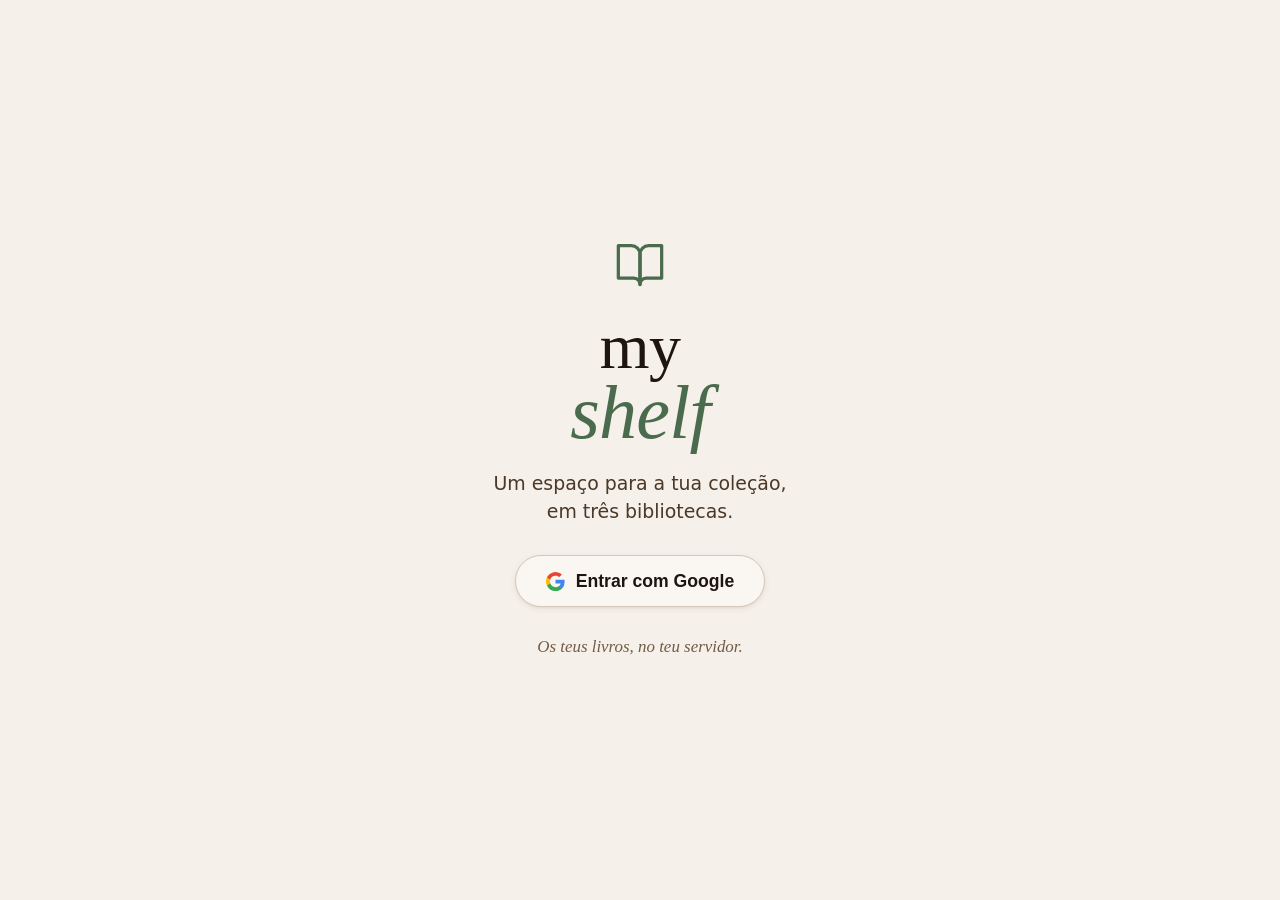
==== commit 4a28d3c7: "Letras no próprio servidor + modo de demonstração só em testes Co-Authored-By: Claude Opus 5.5 <nore" ====
--- a/self-hosted/frontend/index.html
+++ b/self-hosted/frontend/index.html
@@ -10,10 +10,138 @@
 <link rel="icon" href="/icon.svg" type="image/svg+xml">
 <link rel="apple-touch-icon" href="/icon.svg">
 <meta name="theme-color" content="#3d5c40">
-<link rel="preconnect" href="https://fonts.googleapis.com">
-<link rel="preconnect" href="https://fonts.gstatic.com" crossorigin>
-<link href="https://fonts.googleapis.com/css2?family=DM+Sans:ital,opsz,wght@0,9..40,400;0,9..40,500;0,9..40,600;0,9..40,700;0,9..40,800&family=Instrument+Serif:ital@0;1&display=swap" rel="stylesheet">
+<!-- Letras servidas pelo próprio servidor: sem pedidos ao Google ao abrir a app. -->
+<link rel="preload" href="/fonts/dm-sans-normal-latin.woff2" as="font" type="font/woff2" crossorigin>
+<link rel="preload" href="/fonts/instrument-serif-normal-latin.woff2" as="font" type="font/woff2" crossorigin>
 <style>
+/* Letras servidas pelo próprio servidor (antes vinham do Google Fonts).
+   DM Sans (variável, 400–800) e Instrument Serif. Licença: SIL Open Font License 1.1. */
+/* DM Sans normal — latin-ext */
+@font-face {
+  font-family: 'DM Sans';
+  font-style: normal;
+  font-weight: 400;
+  font-display: swap;
+  src: url(/fonts/dm-sans-normal-latin-ext.woff2) format('woff2');
+  unicode-range: U+0100-02BA, U+02BD-02C5, U+02C7-02CC, U+02CE-02D7, U+02DD-02FF, U+0304, U+0308, U+0329, U+1D00-1DBF, U+1E00-1E9F, U+1EF2-1EFF, U+2020, U+20A0-20AB, U+20AD-20C4, U+2113, U+2C60-2C7F, U+A720-A7FF;
+}
+/* DM Sans normal — latin */
+@font-face {
+  font-family: 'DM Sans';
+  font-style: normal;
+  font-weight: 400;
+  font-display: swap;
+  src: url(/fonts/dm-sans-normal-latin.woff2) format('woff2');
+  unicode-range: U+0000-00FF, U+0131, U+0152-0153, U+02BB-02BC, U+02C6, U+02DA, U+02DC, U+0304, U+0308, U+0329, U+2000-206F, U+20AC, U+2122, U+2191, U+2193, U+2212, U+2215, U+FEFF, U+FFFD;
+}
+/* DM Sans normal — latin-ext */
+@font-face {
+  font-family: 'DM Sans';
+  font-style: normal;
+  font-weight: 500;
+  font-display: swap;
+  src: url(/fonts/dm-sans-normal-latin-ext.woff2) format('woff2');
+  unicode-range: U+0100-02BA, U+02BD-02C5, U+02C7-02CC, U+02CE-02D7, U+02DD-02FF, U+0304, U+0308, U+0329, U+1D00-1DBF, U+1E00-1E9F, U+1EF2-1EFF, U+2020, U+20A0-20AB, U+20AD-20C4, U+2113, U+2C60-2C7F, U+A720-A7FF;
+}
+/* DM Sans normal — latin */
+@font-face {
+  font-family: 'DM Sans';
+  font-style: normal;
+  font-weight: 500;
+  font-display: swap;
+  src: url(/fonts/dm-sans-normal-latin.woff2) format('woff2');
+  unicode-range: U+0000-00FF, U+0131, U+0152-0153, U+02BB-02BC, U+02C6, U+02DA, U+02DC, U+0304, U+0308, U+0329, U+2000-206F, U+20AC, U+2122, U+2191, U+2193, U+2212, U+2215, U+FEFF, U+FFFD;
+}
+/* DM Sans normal — latin-ext */
+@font-face {
+  font-family: 'DM Sans';
+  font-style: normal;
+  font-weight: 600;
+  font-display: swap;
+  src: url(/fonts/dm-sans-normal-latin-ext.woff2) format('woff2');
+  unicode-range: U+0100-02BA, U+02BD-02C5, U+02C7-02CC, U+02CE-02D7, U+02DD-02FF, U+0304, U+0308, U+0329, U+1D00-1DBF, U+1E00-1E9F, U+1EF2-1EFF, U+2020, U+20A0-20AB, U+20AD-20C4, U+2113, U+2C60-2C7F, U+A720-A7FF;
+}
+/* DM Sans normal — latin */
+@font-face {
+  font-family: 'DM Sans';
+  font-style: normal;
+  font-weight: 600;
+  font-display: swap;
+  src: url(/fonts/dm-sans-normal-latin.woff2) format('woff2');
+  unicode-range: U+0000-00FF, U+0131, U+0152-0153, U+02BB-02BC, U+02C6, U+02DA, U+02DC, U+0304, U+0308, U+0329, U+2000-206F, U+20AC, U+2122, U+2191, U+2193, U+2212, U+2215, U+FEFF, U+FFFD;
+}
+/* DM Sans normal — latin-ext */
+@font-face {
+  font-family: 'DM Sans';
+  font-style: normal;
+  font-weight: 700;
+  font-display: swap;
+  src: url(/fonts/dm-sans-normal-latin-ext.woff2) format('woff2');
+  unicode-range: U+0100-02BA, U+02BD-02C5, U+02C7-02CC, U+02CE-02D7, U+02DD-02FF, U+0304, U+0308, U+0329, U+1D00-1DBF, U+1E00-1E9F, U+1EF2-1EFF, U+2020, U+20A0-20AB, U+20AD-20C4, U+2113, U+2C60-2C7F, U+A720-A7FF;
+}
+/* DM Sans normal — latin */
+@font-face {
+  font-family: 'DM Sans';
+  font-style: normal;
+  font-weight: 700;
+  font-display: swap;
+  src: url(/fonts/dm-sans-normal-latin.woff2) format('woff2');
+  unicode-range: U+0000-00FF, U+0131, U+0152-0153, U+02BB-02BC, U+02C6, U+02DA, U+02DC, U+0304, U+0308, U+0329, U+2000-206F, U+20AC, U+2122, U+2191, U+2193, U+2212, U+2215, U+FEFF, U+FFFD;
+}
+/* DM Sans normal — latin-ext */
+@font-face {
+  font-family: 'DM Sans';
+  font-style: normal;
+  font-weight: 800;
+  font-display: swap;
+  src: url(/fonts/dm-sans-normal-latin-ext.woff2) format('woff2');
+  unicode-range: U+0100-02BA, U+02BD-02C5, U+02C7-02CC, U+02CE-02D7, U+02DD-02FF, U+0304, U+0308, U+0329, U+1D00-1DBF, U+1E00-1E9F, U+1EF2-1EFF, U+2020, U+20A0-20AB, U+20AD-20C4, U+2113, U+2C60-2C7F, U+A720-A7FF;
+}
+/* DM Sans normal — latin */
+@font-face {
+  font-family: 'DM Sans';
+  font-style: normal;
+  font-weight: 800;
+  font-display: swap;
+  src: url(/fonts/dm-sans-normal-latin.woff2) format('woff2');
+  unicode-range: U+0000-00FF, U+0131, U+0152-0153, U+02BB-02BC, U+02C6, U+02DA, U+02DC, U+0304, U+0308, U+0329, U+2000-206F, U+20AC, U+2122, U+2191, U+2193, U+2212, U+2215, U+FEFF, U+FFFD;
+}
+/* Instrument Serif italic — latin-ext */
+@font-face {
+  font-family: 'Instrument Serif';
+  font-style: italic;
+  font-weight: 400;
+  font-display: swap;
+  src: url(/fonts/instrument-serif-italic-latin-ext.woff2) format('woff2');
+  unicode-range: U+0100-02BA, U+02BD-02C5, U+02C7-02CC, U+02CE-02D7, U+02DD-02FF, U+0304, U+0308, U+0329, U+1D00-1DBF, U+1E00-1E9F, U+1EF2-1EFF, U+2020, U+20A0-20AB, U+20AD-20C4, U+2113, U+2C60-2C7F, U+A720-A7FF;
+}
+/* Instrument Serif italic — latin */
+@font-face {
+  font-family: 'Instrument Serif';
+  font-style: italic;
+  font-weight: 400;
+  font-display: swap;
+  src: url(/fonts/instrument-serif-italic-latin.woff2) format('woff2');
+  unicode-range: U+0000-00FF, U+0131, U+0152-0153, U+02BB-02BC, U+02C6, U+02DA, U+02DC, U+0304, U+0308, U+0329, U+2000-206F, U+20AC, U+2122, U+2191, U+2193, U+2212, U+2215, U+FEFF, U+FFFD;
+}
+/* Instrument Serif normal — latin-ext */
+@font-face {
+  font-family: 'Instrument Serif';
+  font-style: normal;
+  font-weight: 400;
+  font-display: swap;
+  src: url(/fonts/instrument-serif-normal-latin-ext.woff2) format('woff2');
+  unicode-range: U+0100-02BA, U+02BD-02C5, U+02C7-02CC, U+02CE-02D7, U+02DD-02FF, U+0304, U+0308, U+0329, U+1D00-1DBF, U+1E00-1E9F, U+1EF2-1EFF, U+2020, U+20A0-20AB, U+20AD-20C4, U+2113, U+2C60-2C7F, U+A720-A7FF;
+}
+/* Instrument Serif normal — latin */
+@font-face {
+  font-family: 'Instrument Serif';
+  font-style: normal;
+  font-weight: 400;
+  font-display: swap;
+  src: url(/fonts/instrument-serif-normal-latin.woff2) format('woff2');
+  unicode-range: U+0000-00FF, U+0131, U+0152-0153, U+02BB-02BC, U+02C6, U+02DA, U+02DC, U+0304, U+0308, U+0329, U+2000-206F, U+20AC, U+2122, U+2191, U+2193, U+2212, U+2215, U+FEFF, U+FFFD;
+}
 :root{
   --bg:#f5f0ea;--bg-alt:#ede6db;--bg-deep:#ddd0bf;
   --surface:#faf7f3;--surface2:#f0e9e0;--surface3:#e8ddd2;
@@ -357,7 +485,7 @@
 .author-name{font-size:.9rem;font-weight:600;color:var(--text2)}
 .author-count{font-size:.889rem;color:var(--text4);font-variant-numeric:tabular-nums}
 .rt-row{display:flex;align-items:center;gap:12px;margin:7px 0}
-.rt-star{width:58px;font-size:.889rem;color:var(--gold);flex-shrink:0;letter-spacing:.02em}
+.rt-star{min-width:76px;white-space:nowrap;font-size:.889rem;color:var(--gold);flex-shrink:0;letter-spacing:.02em}
 .rt-track{flex:1;height:9px;background:var(--surface3);border-radius:5px;overflow:hidden}
 .rt-fill{height:100%;background:var(--gold);border-radius:5px;transition:width .7s var(--spring)}
 .rt-n{width:22px;text-align:right;font-size:.889rem;color:var(--text4);font-variant-numeric:tabular-nums}
@@ -482,9 +610,18 @@
 
 .note-wish{display:flex;flex-direction:column}
 .note-wish .prio{align-self:flex-start;margin-bottom:4px}
-.note-wish .wish-cover{width:46px;height:64px;font-size:1.5rem}
+.note-wish .wish-cover{width:64px;height:94px;font-size:1.7rem;position:relative;overflow:hidden;box-shadow:inset -2px 0 4px rgba(0,0,0,.2),2px 3px 8px rgba(40,25,10,.22)}
+.wish-cover img{position:absolute;inset:0;width:100%;height:100%;object-fit:cover;border-radius:inherit}
+.we-cover-row{display:flex;gap:8px;align-items:stretch}
+.we-cover-row input{flex:1;min-width:0}
+.we-cover-row .btn-lend{flex:none;min-height:44px;padding:0 14px}
 .note-wish .wish-title{margin-top:2px}
 .wish-foot{display:flex;justify-content:space-between;align-items:baseline;margin-top:10px}
+.wish-compare{display:flex;flex-wrap:wrap;align-items:center;gap:6px;margin:10px 0 2px}
+.wish-compare-lbl{font-size:.778rem;font-weight:700;color:var(--text3);margin-right:2px}
+.wish-compare a{display:inline-flex;align-items:center;min-height:32px;padding:0 10px;border-radius:100px;border:1.5px solid var(--border);background:transparent;color:var(--text2);font-size:.778rem;font-weight:700;text-decoration:none}
+.wish-compare a:hover{border-color:var(--green-mid);color:var(--green)}
+.wish-compare a:focus-visible{outline:2px solid var(--green-mid);outline-offset:2px}
 .note-wish .wish-buy{width:100%;justify-content:center;margin-top:13px}
 
 /* ===== SCANNER (Adicionar) ===== */
@@ -587,8 +724,16 @@
 .split-col .pin-board{gap:22px 18px}
 .split-col .note{width:100%!important;max-width:none}
 .split-col .loan-grid{grid-template-columns:1fr}
+.pin-stack{display:contents}
 @media(min-width:760px){
   .split-board{grid-template-columns:1fr 1fr;gap:34px}
+}
+@media(min-width:1200px){
+  /* Resumo no computador: estatísticas à esquerda em duas colunas de papéis,
+     «Fora de casa» à direita — a página fica com cerca de metade da altura */
+  .split-board{grid-template-columns:minmax(0,5fr) minmax(0,3fr)}
+  .split-col .pin-board{display:grid;grid-template-columns:1fr 1fr;gap:0 24px;align-items:start}
+  .split-col .pin-stack{display:flex;flex-direction:column;gap:30px}
 }
 
 /* ===== WISHLIST SUB-TABS (Desejados / Comprados / Adicionados) ===== */
@@ -1253,6 +1398,32 @@
   .cat-controls{width:auto;flex-wrap:nowrap;gap:18px}
   .cat-group{flex-direction:row;align-items:center;gap:8px}
 }
+
+/* ── Desejos, empréstimos e atrasos ── */
+.wish-edit{position:absolute;top:4px;left:6px}
+.loan-extend{min-height:44px;padding:0 14px;border-radius:100px;border:1.5px solid var(--border);background:transparent;color:var(--text2);font-family:'DM Sans',sans-serif;font-weight:700;font-size:.889rem;cursor:pointer}
+.loan-extend:hover{border-color:var(--green-mid);color:var(--green)}
+.loan-acts{display:flex;flex-wrap:wrap;gap:8px;margin-left:auto;justify-content:flex-end}
+.loan-acts .loan-return{margin-left:0}
+.lx-hint{font-size:.889rem;color:var(--text3);margin:-4px 0 14px}
+.late-banner{background:var(--surface);border:1.5px solid var(--border);border-left:6px solid var(--orange-mid);border-radius:var(--radius);padding:14px 18px;margin:0 0 22px;box-shadow:var(--shadow);color:var(--text)}
+.late-banner-t{font-weight:800;font-size:1rem;margin-bottom:6px}
+.late-banner ul{margin:0 0 6px 18px;padding:0}
+.late-banner li{margin:2px 0}
+.late-banner-s{font-size:.889rem;color:var(--text3);margin:0}
+.nav-btn .nav-dot{position:absolute;top:10px;right:calc(50% - 26px);min-width:20px;height:20px;padding:0 5px;border-radius:10px;background:#b3261e;color:#fff;font-size:.778rem;font-weight:800;line-height:20px;text-align:center}
+.top-bar .nav-btn .nav-dot{position:static;margin-left:2px}
+
+/* ── Confirmação própria (substitui a janela do navegador) ── */
+.confirm-dlg{margin:auto;inset:0;border:none;border-radius:var(--radius-lg);background:var(--surface);color:var(--text);padding:24px 22px 20px;width:min(420px,calc(100vw - 32px));max-width:none;box-shadow:0 24px 60px rgba(20,12,4,.32)}
+.confirm-dlg::backdrop{background:rgba(30,20,10,.5)}
+.confirm-msg{margin:0 0 20px;font-size:1rem;line-height:1.55;font-weight:500}
+.confirm-row{display:flex;gap:10px;flex-wrap:wrap}
+.confirm-row button{flex:1 1 140px}
+
+/* ── Aviso de sessão terminada no ecrã de entrada ── */
+.login-note{margin:0 0 16px;padding:10px 14px;border-radius:10px;background:rgba(163,80,31,.1);border-left:4px solid var(--orange-mid);color:var(--text);font-weight:600;font-size:.944rem;text-align:left}
+.login-note[hidden]{display:none}
 </style>
 </head>
 <body>
@@ -1266,6 +1437,7 @@
     </svg>
     <h1 class="login-brand"><span class="lb1">my</span><span class="lb2">shelf</span></h1>
     <p class="login-sub">Um espaço para a tua coleção,<br>em três bibliotecas.</p>
+    <p class="login-note" id="login-note" role="status" hidden></p>
     <button type="button" class="btn-google" id="g-btn" data-action="doLogin">
       <svg class="g-logo" viewBox="0 0 18 18" aria-hidden="true">
         <path fill="#4285F4" d="M17.64 9.2c0-.64-.06-1.25-.16-1.84H9v3.48h4.84a4.14 4.14 0 0 1-1.8 2.72v2.26h2.92a8.78 8.78 0 0 0 2.68-6.62z"/>
@@ -1372,6 +1544,13 @@
 <div class="modal-backdrop" id="backdrop" data-action="closeModal"></div>
 
 <!-- BOOK MODAL -->
+<dialog class="confirm-dlg" id="confirm-dlg" aria-labelledby="confirm-msg">
+  <p class="confirm-msg" id="confirm-msg"></p>
+  <div class="confirm-row">
+    <button type="button" class="btn-lend" id="confirm-no">Cancelar</button>
+    <button type="button" class="btn-edit" id="confirm-yes">Confirmar</button>
+  </div>
+</dialog>
 <div class="book-modal" id="book-modal" role="dialog" aria-modal="true" aria-label="Ficha do livro">
   <button class="modal-close-btn" data-action="closeModal" aria-label="Fechar">✕</button>
   <div class="modal-scroll" id="modal-body"></div>
